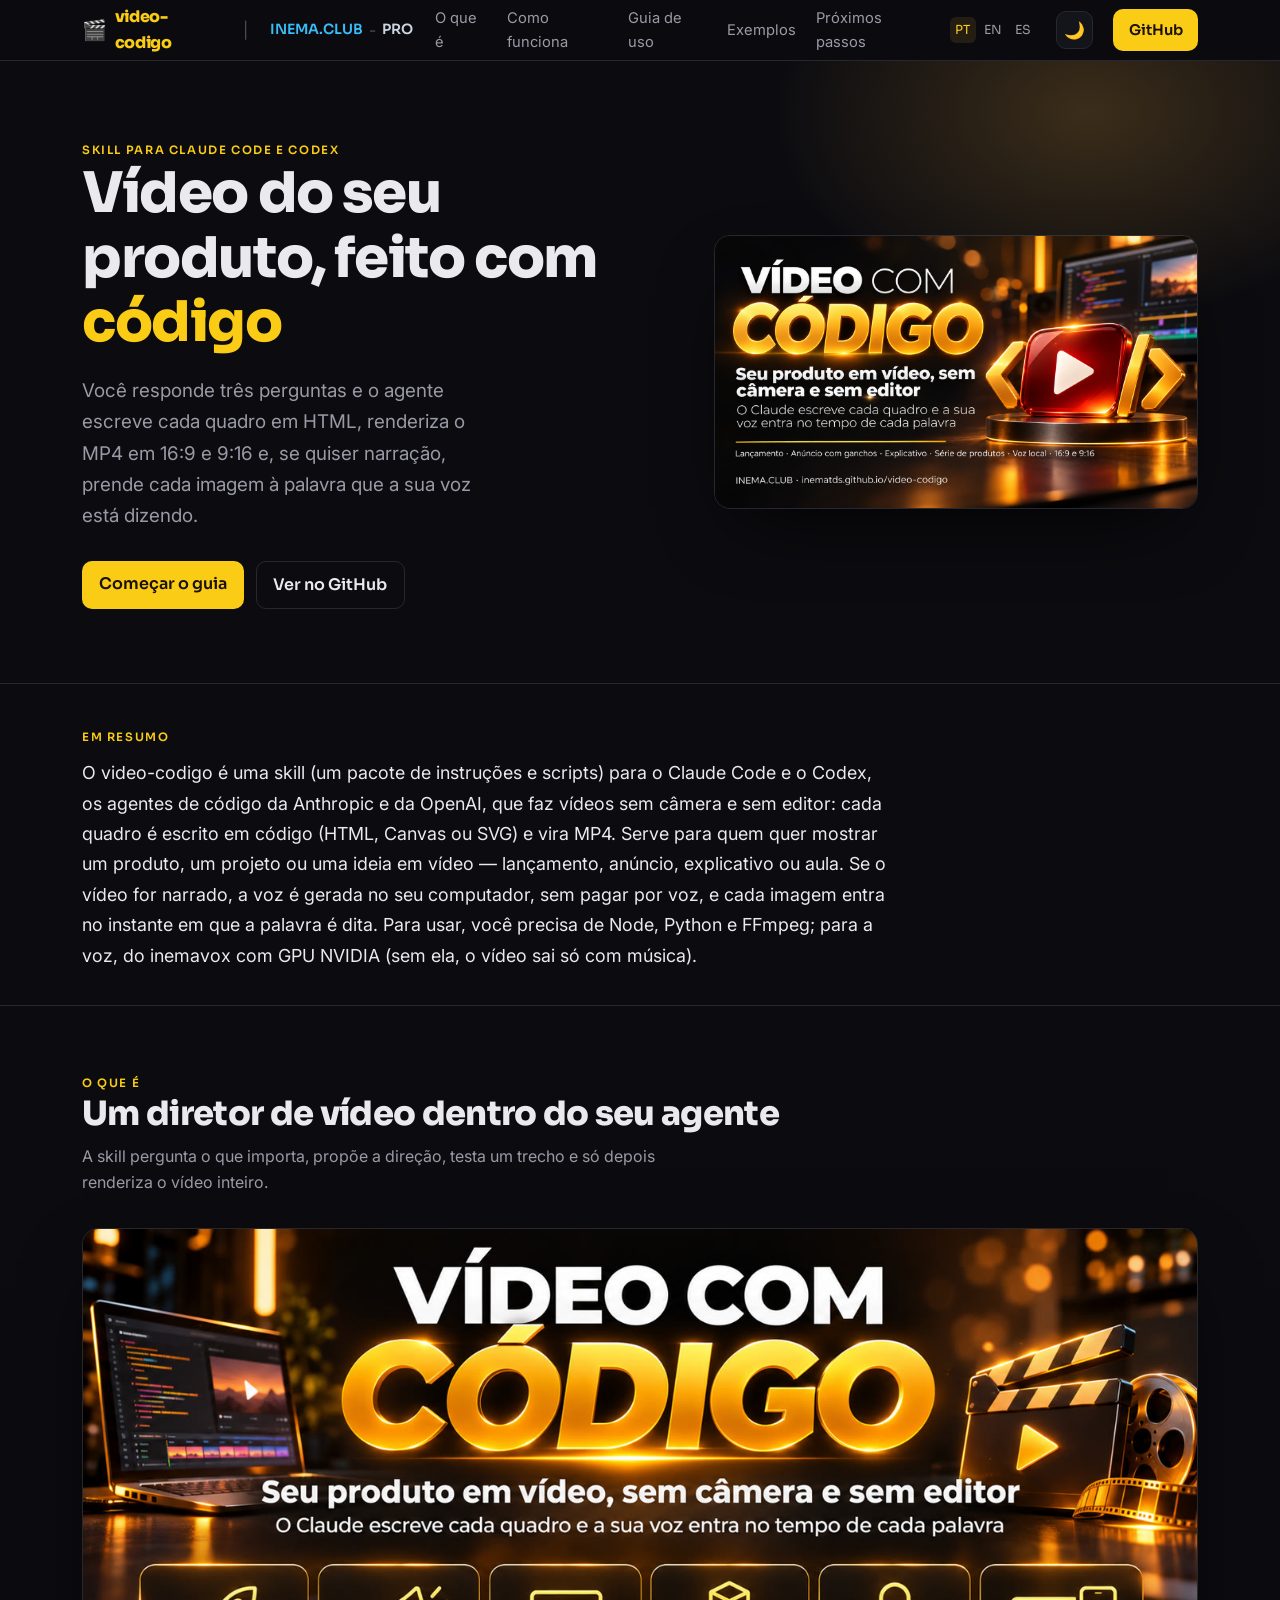
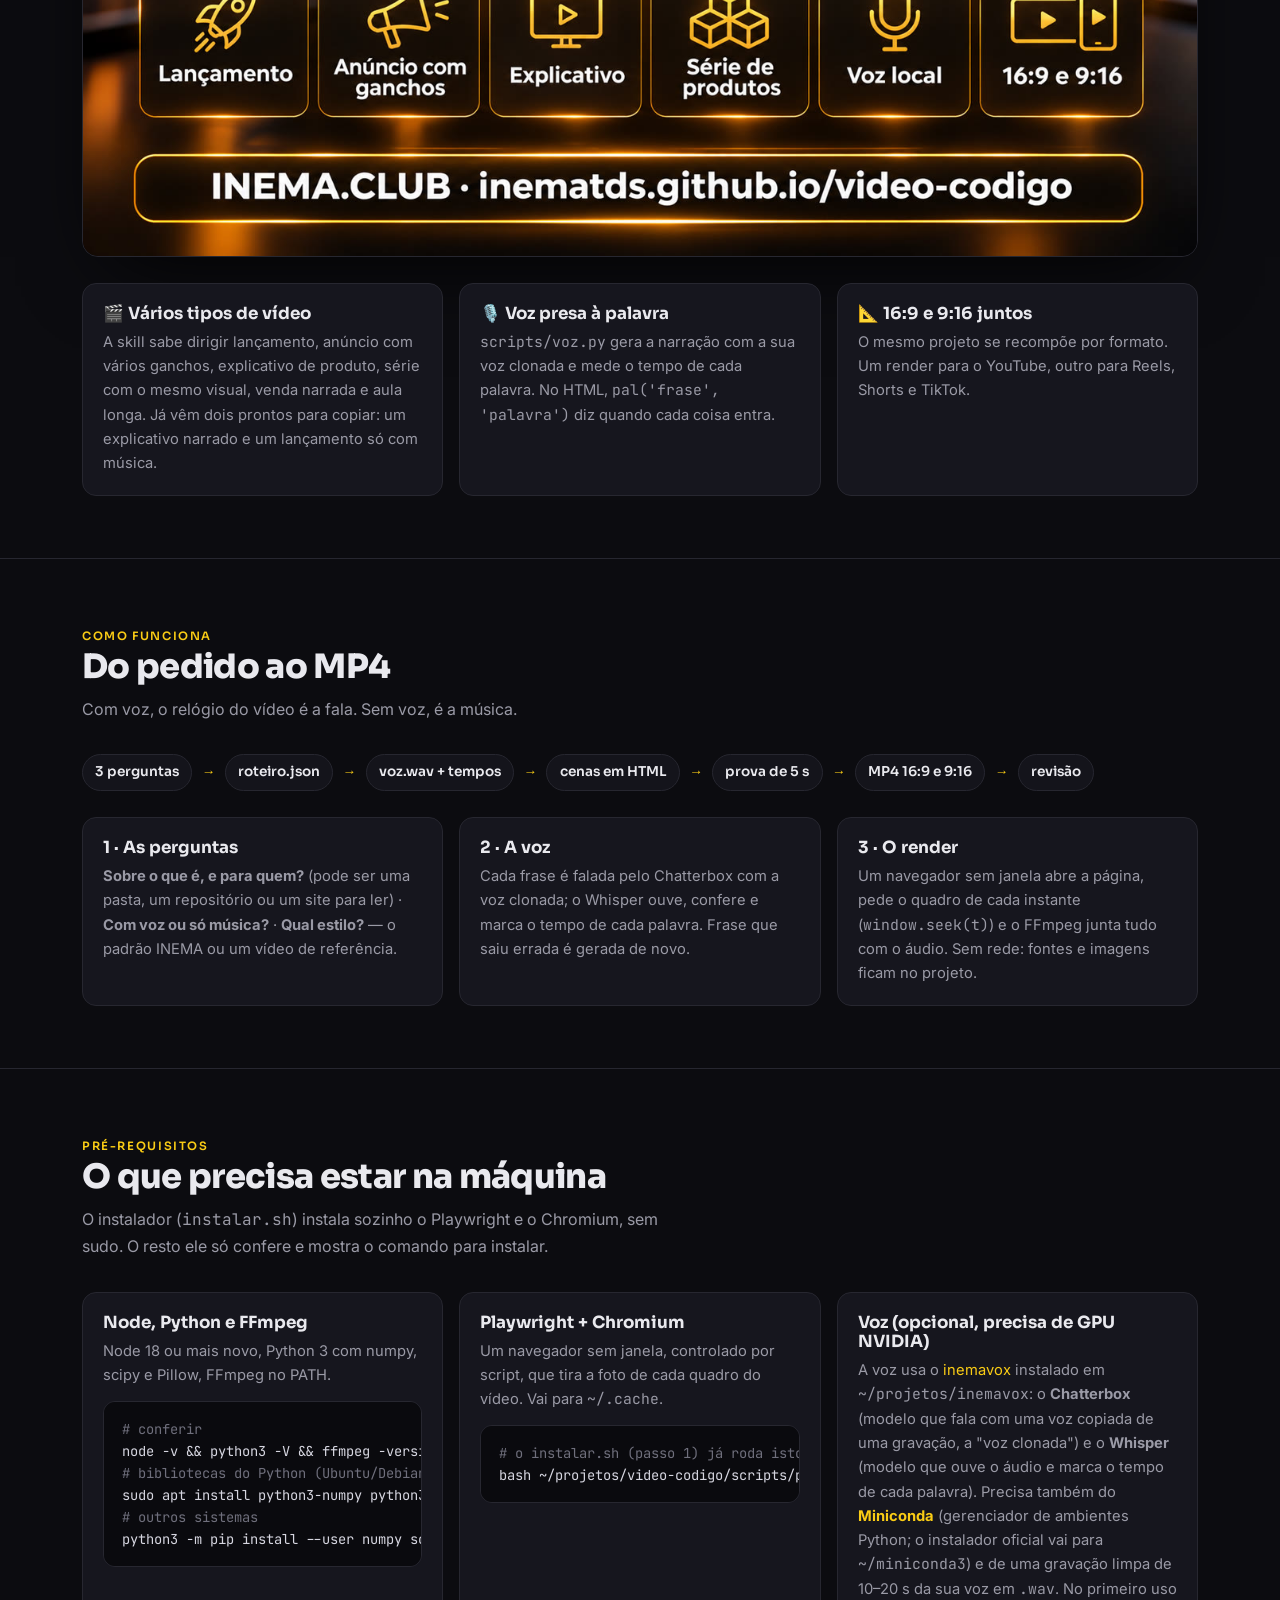
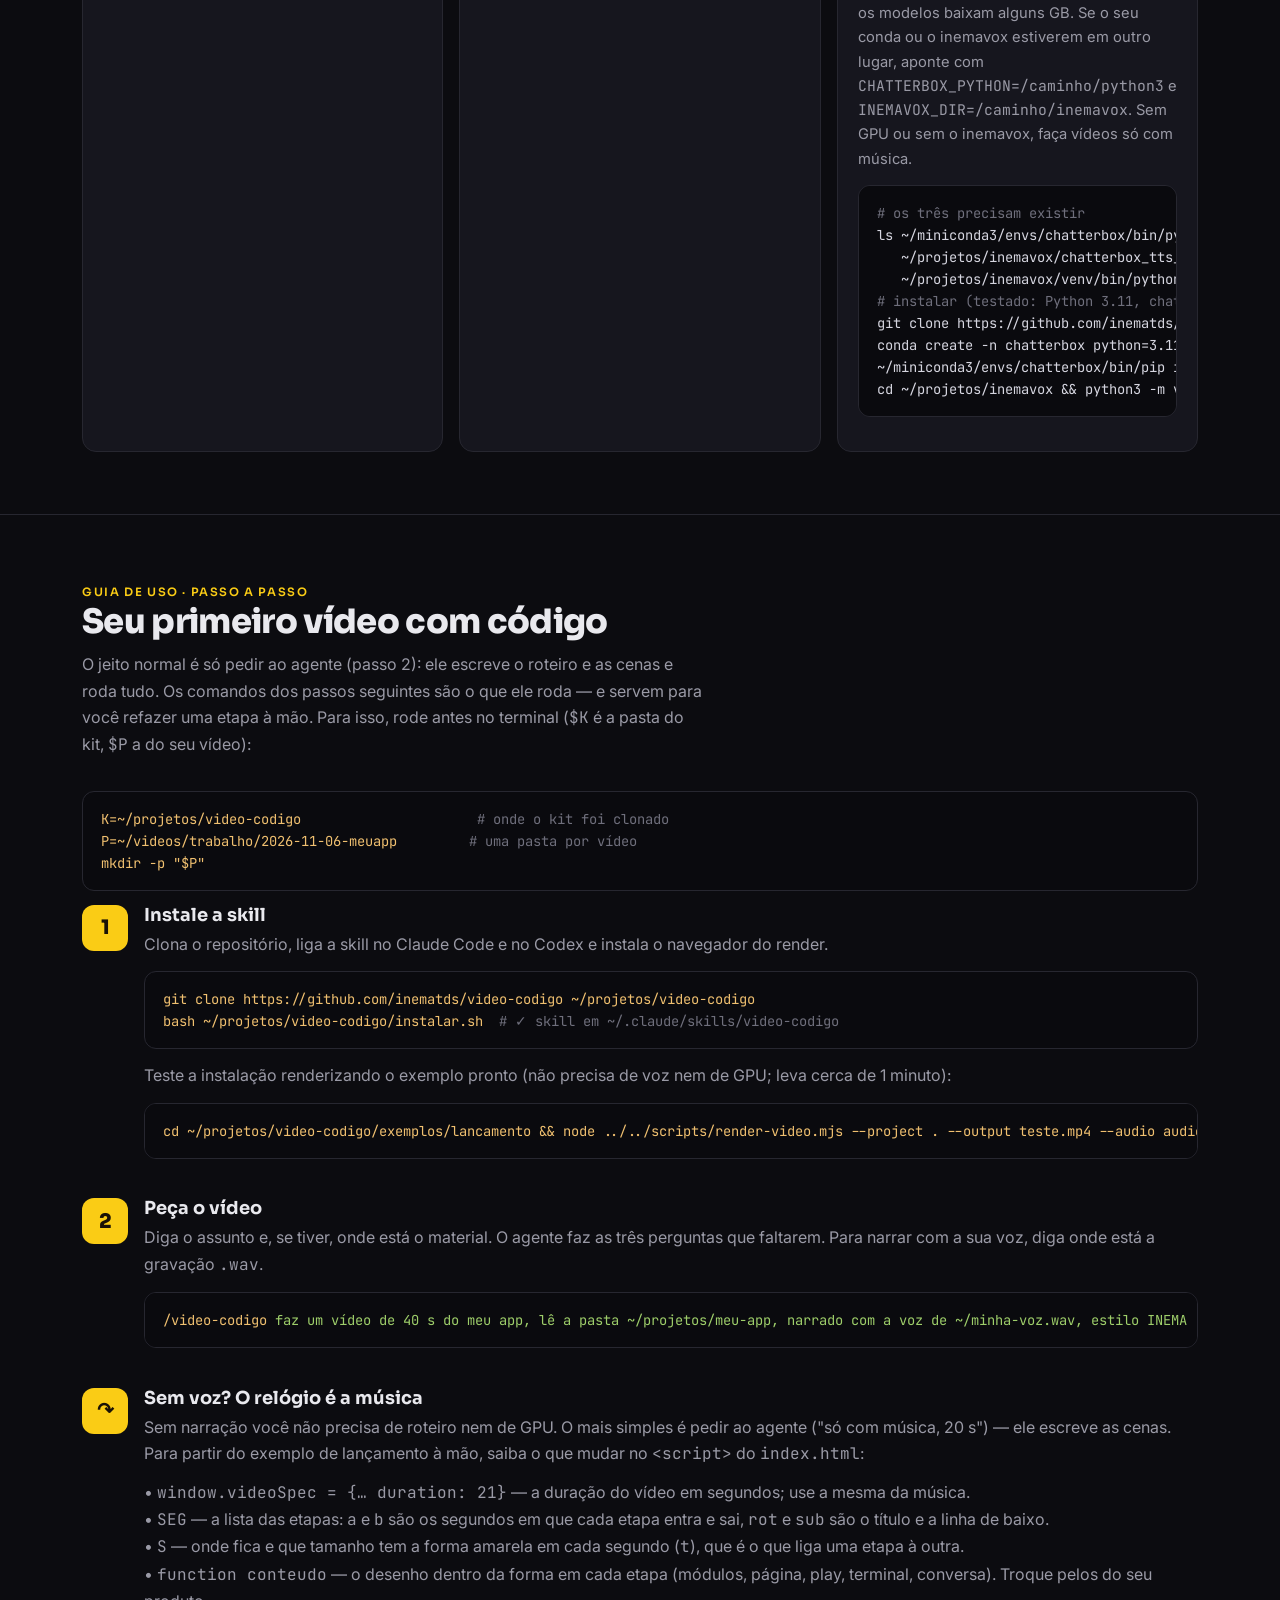
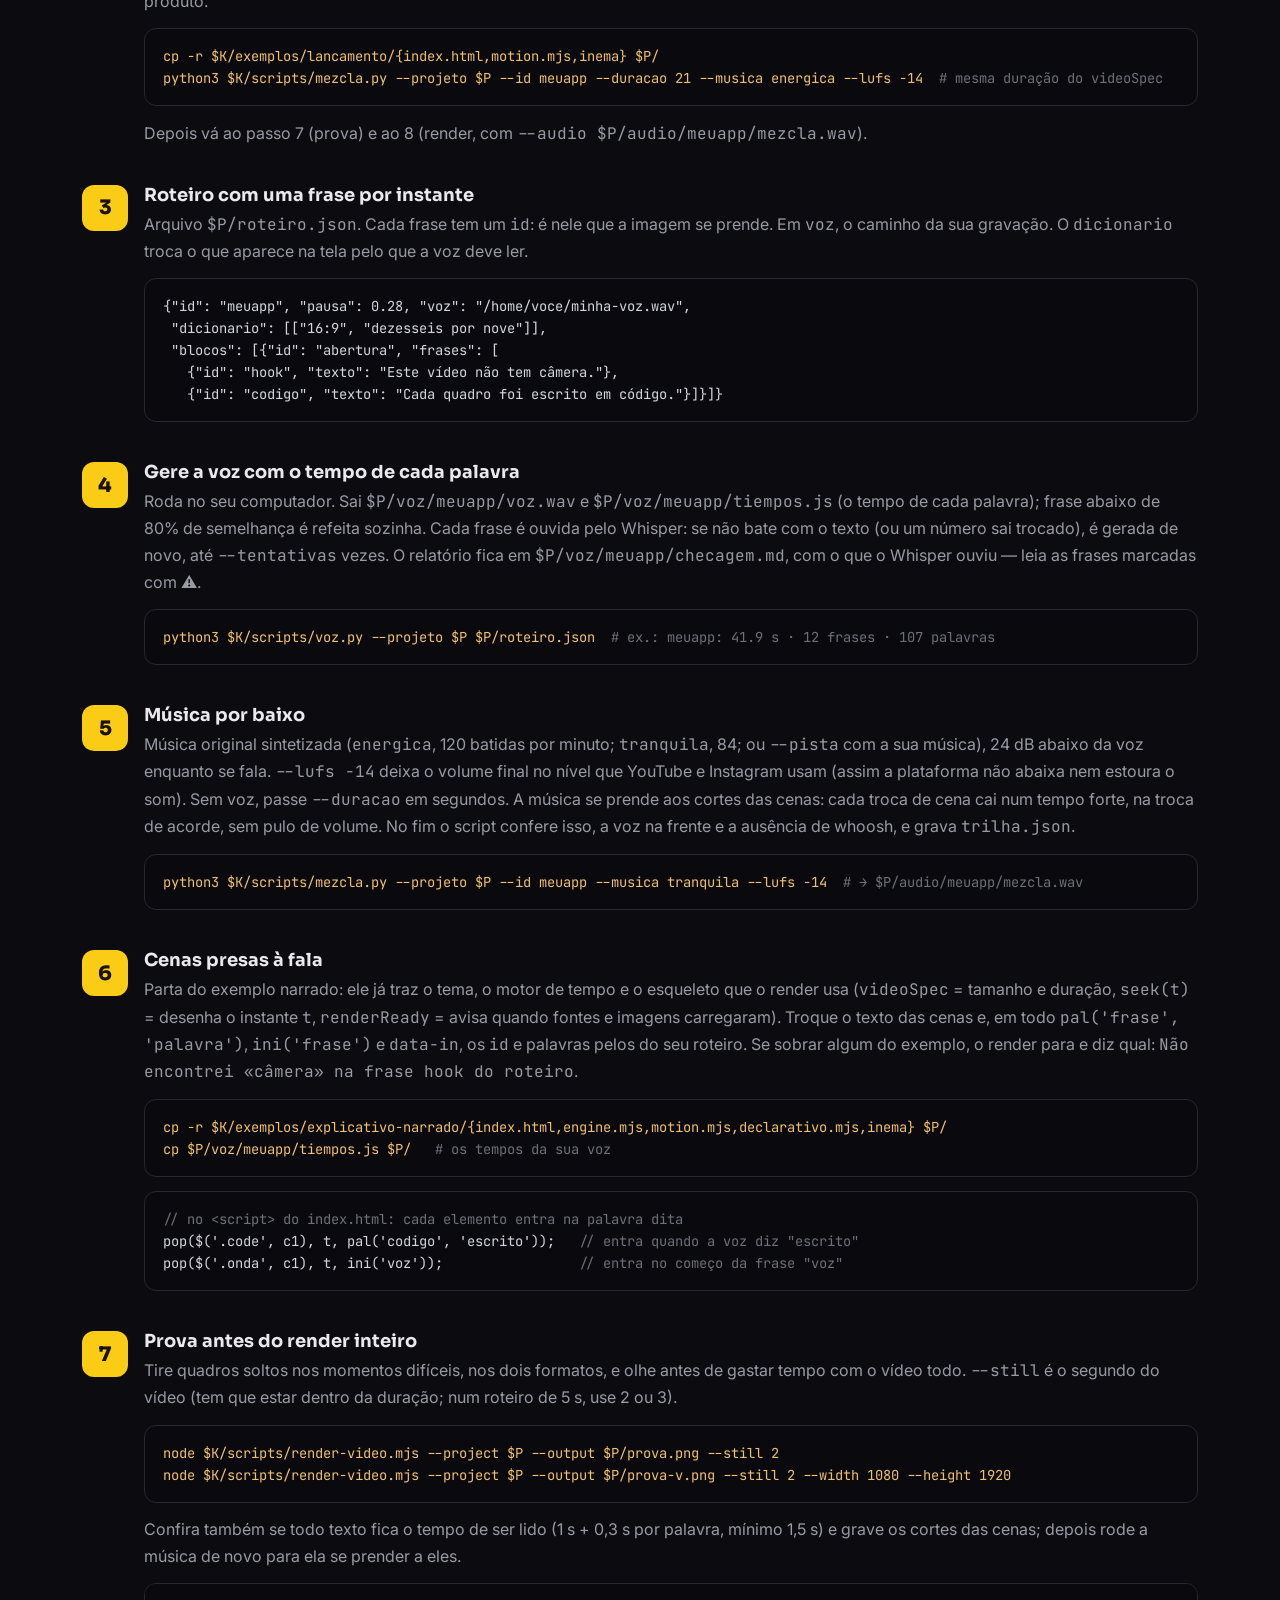
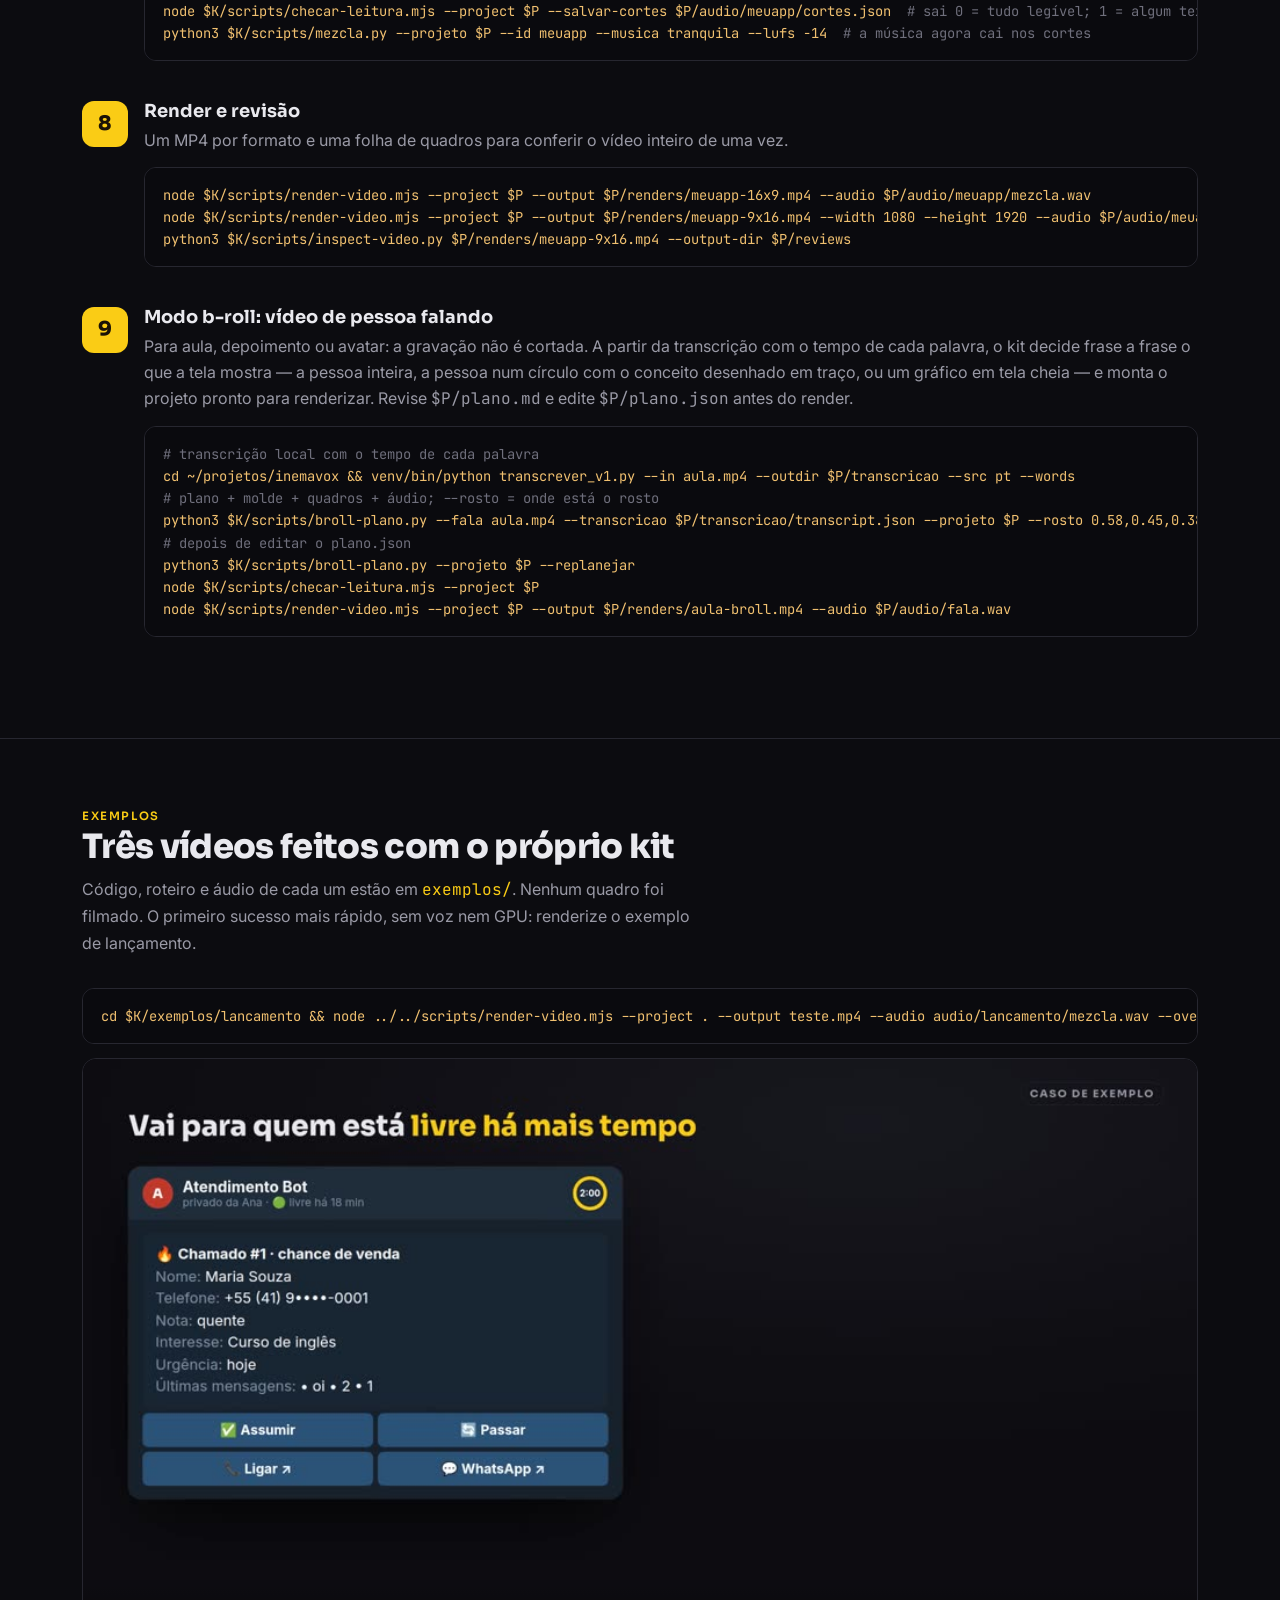
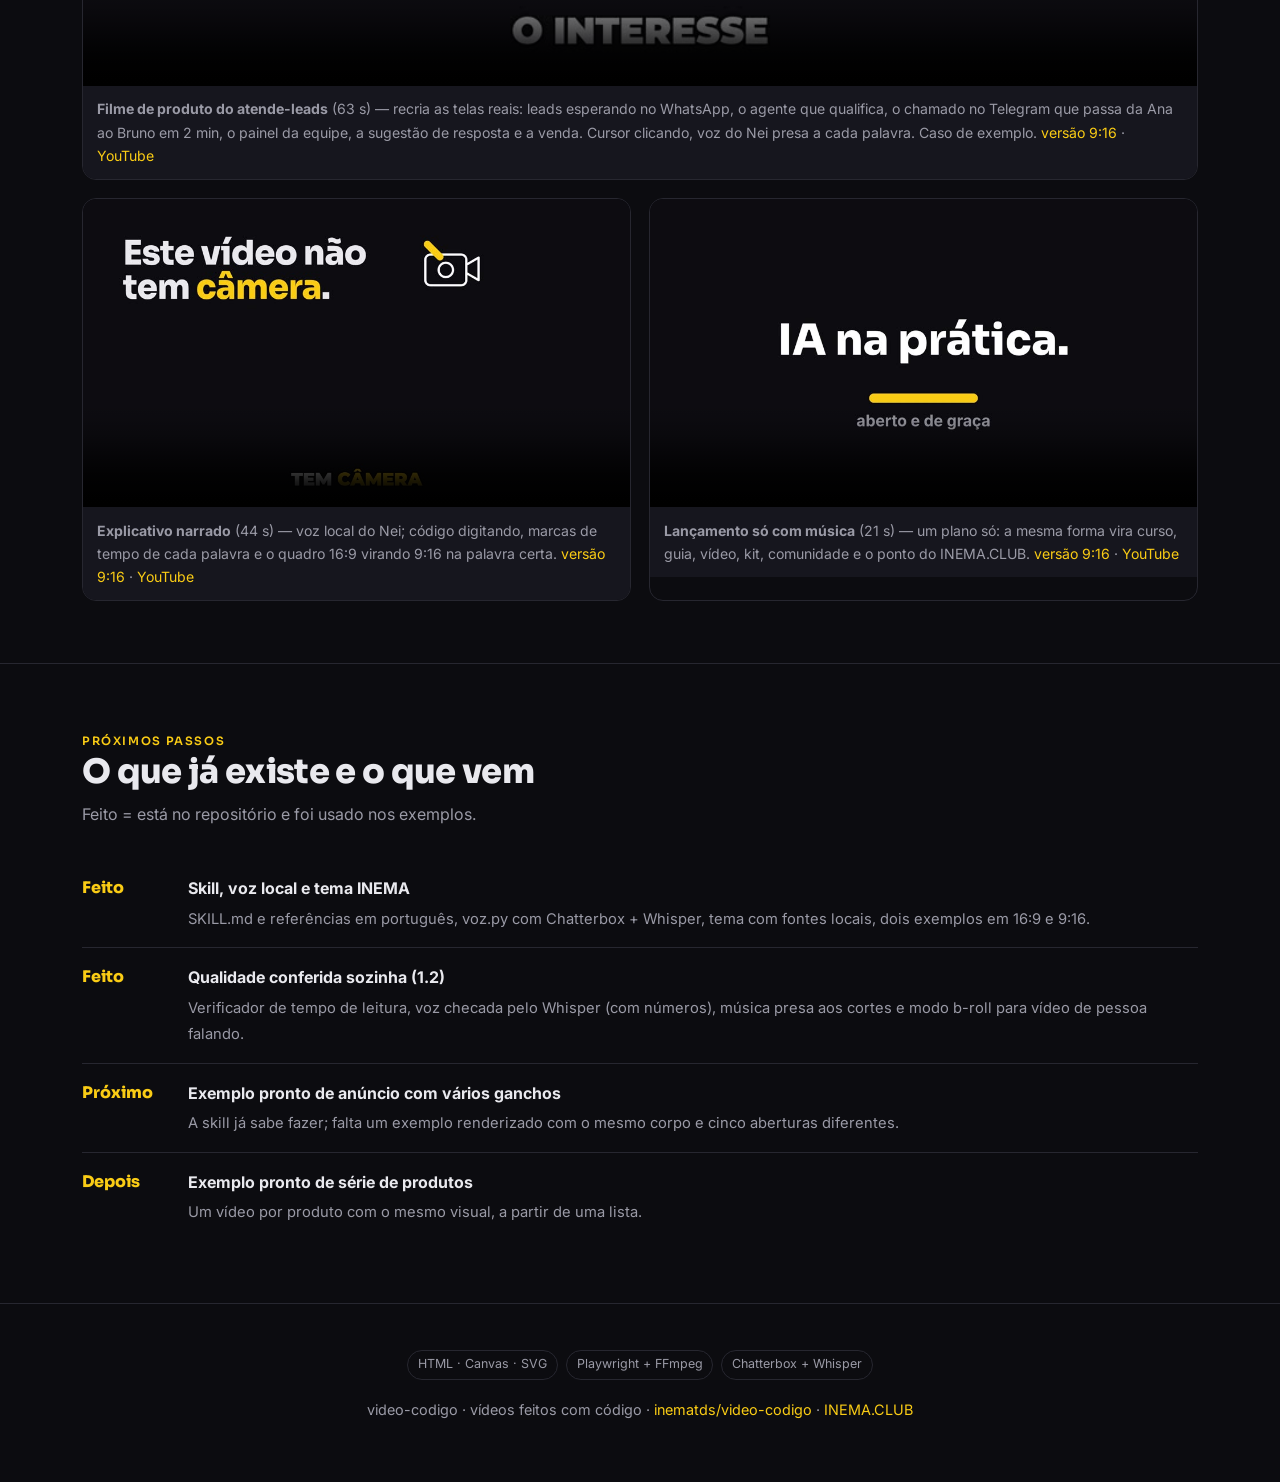
==== guia/index.html @ 8e3e2d36 "feat: arckhe-video-codigo - Arckhé AI" ====
<!DOCTYPE html>
<html lang="pt-BR">
<head>
<meta charset="utf-8">
<meta name="viewport" content="width=device-width, initial-scale=1">
<title>video-codigo — vídeos feitos com código</title>
<meta name="description" content="Skill para Claude Code e Codex que faz vídeos sem câmera: cada quadro em código, voz local presa à palavra, 16:9 e 9:16.">
<link rel="alternate" hreflang="pt-BR" href="https://inematds.github.io/video-codigo/guia/">
<link rel="alternate" hreflang="en" href="https://inematds.github.io/video-codigo/guia/en/">
<link rel="alternate" hreflang="es" href="https://inematds.github.io/video-codigo/guia/es/">
<link rel="preconnect" href="https://fonts.googleapis.com">
<link rel="preconnect" href="https://fonts.gstatic.com" crossorigin>
<link href="https://fonts.googleapis.com/css2?family=Sora:wght@400;600;800&family=Inter:wght@400;500;600&family=JetBrains+Mono:wght@400;600&display=swap" rel="stylesheet">
<style>
  :root{
    --bg:#0c0c10; --bg2:#14141b; --card:#16161e; --line:#272730;
    --txt:#e9e9ee; --mut:#9a9aa6; --amb:#FACC15; --amb2:#f0c070; --sky:#38bdf8; --pro:#cbd5e1;
    color-scheme:dark;
  }
  body.light{
    --bg:#f6f7f9; --bg2:#eceef2; --card:#ffffff; --line:#e1e3ea;
    --txt:#1a1a22; --mut:#5b5b68; --amb:#a16207; --amb2:#a16207; --sky:#0369a1; --pro:#b45309;
    color-scheme:light;
  }
  body.light .hero .glow{opacity:.5}
  body.light pre{background:#0e0e14;color:#d6d6e0}
  body.light pre .c{color:#8a8a98}
  *{box-sizing:border-box}
  html{scroll-behavior:smooth}
  body{margin:0;background:var(--bg);color:var(--txt);font:16px/1.65 Inter,system-ui,sans-serif;-webkit-font-smoothing:antialiased}
  h1,h2,h3{font-family:Sora,sans-serif;line-height:1.15;margin:0}
  a{color:var(--amb);text-decoration:none}
  code,pre{font-family:"JetBrains Mono",monospace}
  .wrap{max-width:1160px;margin:0 auto;padding:0 22px}
  .mut{color:var(--mut)} .amb{color:var(--amb)}
  .chip{display:inline-block;font-size:.72rem;letter-spacing:.14em;text-transform:uppercase;color:var(--amb);font-weight:600;font-family:Sora}
  nav{position:sticky;top:0;z-index:30;backdrop-filter:blur(12px);background:rgba(12,12,16,.78);border-bottom:1px solid var(--line)}
  nav .wrap{display:flex;align-items:center;gap:22px;height:60px}
  nav .brand{display:flex;align-items:center;gap:8px;font-family:Sora;font-weight:800;letter-spacing:-.02em;color:var(--amb)}
  nav .brand .emoji{font-size:1.25rem}
  nav .sep{color:var(--mut);opacity:.45}
  nav .inema{color:var(--sky);font-weight:600;font-size:.88rem;font-family:Sora}
  nav .inema:hover{filter:brightness(1.15)}
  nav .pro{color:var(--pro);font-weight:600;font-size:.88rem;font-family:Sora}
  nav .pro:hover{filter:brightness(1.15)}
  nav .clubpro{display:inline-flex;align-items:center;gap:6px}
  nav .links{margin-left:auto;display:flex;align-items:center;gap:20px;font-size:.92rem}
  nav .links a.sec{color:var(--mut)} nav .links a.sec:hover{color:var(--txt)}
  .lang{display:inline-flex;gap:2px;font-family:Sora;font-size:.78rem}
  .lang a{color:var(--mut);padding:.2em .45em;border-radius:6px} .lang a.on{color:var(--amb);background:rgba(226,162,59,.12)}
  .tgl{background:var(--bg2);border:1px solid var(--line);color:var(--txt);width:38px;height:38px;border-radius:10px;cursor:pointer;display:inline-flex;align-items:center;justify-content:center;font-size:1.05rem}
  .tgl:hover{border-color:var(--amb)}
  .btn{display:inline-block;background:var(--amb);color:#1a1206;font-weight:600;padding:.6em 1.05em;border-radius:10px;font-family:Sora}
  .btn.ghost{background:transparent;color:var(--txt);border:1px solid var(--line)}
  @media(max-width:760px){nav .links a.sec{display:none}}
  @media(max-width:520px){nav .wrap{gap:8px;padding:8px 14px;height:auto;flex-wrap:wrap} nav .links{gap:8px;margin-left:0;width:100%;justify-content:space-between} nav .btn{padding:.45em .7em;font-size:.82rem} .tgl{width:34px;height:34px}}
  .hero{position:relative;overflow:hidden;border-bottom:1px solid var(--line)}
  .hero .glow{position:absolute;inset:-40% -20% auto auto;width:70%;height:600px;background:radial-gradient(closest-side,rgba(226,162,59,.22),transparent 70%);pointer-events:none}
  .hero .wrap{display:grid;grid-template-columns:1.1fr .9fr;gap:40px;align-items:center;padding:74px 22px}
  .hero h1{font-size:clamp(2.2rem,5vw,3.5rem);font-weight:800;letter-spacing:-.025em}
  .hero p.lead{font-size:1.18rem;color:var(--mut);margin:1.1em 0 1.6em;max-width:34ch}
  .hero .cta{display:flex;gap:12px;flex-wrap:wrap}
  .hero figure{margin:0;border-radius:16px;overflow:hidden;border:1px solid var(--line);box-shadow:0 30px 80px -30px #000}
  .hero figure img{width:100%;height:auto;display:block}
  .resumo{padding:38px 0 34px;border-bottom:1px solid var(--line)}
  .resumo p{font-size:1.12rem;line-height:1.7;max-width:74ch;margin:.55em 0 0}
  @media(max-width:780px){.hero .wrap{grid-template-columns:1fr;padding:48px 22px}}
  section{padding:62px 0;border-bottom:1px solid var(--line)}
  section h2{font-size:clamp(1.5rem,3.4vw,2.1rem);font-weight:800;letter-spacing:-.02em}
  section .sub{color:var(--mut);margin:.6em 0 2em;max-width:62ch}
  .grid{display:grid;gap:16px}
  .g3{grid-template-columns:repeat(3,1fr)} .g4{grid-template-columns:repeat(4,1fr)} .g2{grid-template-columns:repeat(2,1fr)}
  @media(max-width:820px){.g3,.g4{grid-template-columns:1fr 1fr}}
  @media(max-width:540px){.g2,.g3,.g4{grid-template-columns:1fr}}
  .card{background:var(--card);border:1px solid var(--line);border-radius:14px;padding:20px}
  .card h3{font-size:1.05rem;margin-bottom:.4em}
  .card p{color:var(--mut);font-size:.92rem;margin:0}
  .num{display:inline-flex;width:30px;height:30px;align-items:center;justify-content:center;border-radius:8px;background:rgba(226,162,59,.14);color:var(--amb);font-family:Sora;font-weight:800;font-size:.9rem;margin-bottom:.7em}
  .flow{display:flex;flex-wrap:wrap;gap:8px;align-items:center;margin-top:10px}
  .flow span{background:var(--bg2);border:1px solid var(--line);border-radius:999px;padding:.45em .9em;font-size:.85rem;font-family:Sora;font-weight:600}
  .flow .arr{color:var(--amb);border:none;background:none;padding:0 .1em}
  pre{background:#0a0a0e;border:1px solid var(--line);border-radius:12px;padding:16px 18px;overflow:auto;font-size:.86rem;line-height:1.6;color:#d6d6e0}
  pre .c{color:#6f6f7c} pre .k{color:var(--amb2)} pre .s{color:#9ece6a}
  .step{display:grid;grid-template-columns:46px minmax(0,1fr);gap:16px;margin-bottom:26px}
  .step>div,.card{min-width:0}
  p code,li code,td code{overflow-wrap:anywhere}
  .step .b{width:46px;height:46px;border-radius:12px;background:var(--amb);color:#1a1206;font-family:Sora;font-weight:800;font-size:1.25rem;display:flex;align-items:center;justify-content:center}
  .step h3{font-size:1.12rem;margin-bottom:.3em}
  .step p{color:var(--mut);margin:.2em 0 .7em}
  .ex{display:grid;grid-template-columns:1fr 1fr;gap:18px}
  @media(max-width:680px){.ex{grid-template-columns:1fr}}
  .ex figure{margin:0;border-radius:14px;overflow:hidden;border:1px solid var(--line)}
  .ex figure img{width:100%;height:auto;display:block}
  .ex figcaption{padding:12px 14px;font-size:.88rem;color:var(--mut);background:var(--card)}
  .phase{display:flex;gap:14px;padding:16px 0;border-bottom:1px solid var(--line)}
  .phase:last-child{border:none}
  .phase .tag{flex:0 0 92px;font-family:Sora;font-weight:800;color:var(--amb)}
  .phase .d strong{display:block;margin-bottom:.2em}
  .phase .d span{color:var(--mut);font-size:.92rem}
  footer{padding:46px 0;text-align:center;color:var(--mut);font-size:.9rem}
  .pill{display:inline-block;border:1px solid var(--line);border-radius:999px;padding:.3em .8em;font-size:.78rem;color:var(--mut);margin:0 4px}
</style>
</head>
<body>

<nav><div class="wrap">
  <a class="brand" href="#top"><span class="emoji">🎬</span> video-codigo</a>
  <span class="sep">|</span>
  <span class="clubpro">
    <a class="inema" href="https://inema.club" target="_blank" rel="noopener">INEMA.CLUB</a>
    <span class="sep">-</span>
    <a class="pro" href="https://inema.pro" target="_blank" rel="noopener">PRO</a>
  </span>
  <div class="links">
    <a class="sec" href="#oque">O que é</a>
    <a class="sec" href="#fluxo">Como funciona</a>
    <a class="sec" href="#guia">Guia de uso</a>
    <a class="sec" href="#exemplos">Exemplos</a>
    <a class="sec" href="#roadmap">Próximos passos</a>
    <span class="lang"><a class="on" href="./">PT</a><a href="en/">EN</a><a href="es/">ES</a></span>
    <button class="tgl" id="themeToggle" aria-label="Alternar tema" title="Alternar tema">🌙</button>
    <a class="btn" href="https://github.com/inematds/video-codigo" target="_blank" rel="noopener">GitHub</a>
  </div>
</div></nav>

<header class="hero" id="top">
  <div class="glow"></div>
  <div class="wrap">
    <div>
      <span class="chip">Skill para Claude Code e Codex</span>
      <h1>Vídeo do seu produto, feito com <span class="amb">código</span></h1>
      <p class="lead">Você responde três perguntas e o agente escreve cada quadro em HTML, renderiza o MP4 em 16:9 e 9:16 e, se quiser narração, prende cada imagem à palavra que a sua voz está dizendo.</p>
      <div class="cta">
        <a class="btn" href="#guia">Começar o guia</a>
        <a class="btn ghost" href="https://github.com/inematds/video-codigo" target="_blank" rel="noopener">Ver no GitHub</a>
      </div>
    </div>
    <figure><img src="assets/banner.jpg" alt="Banner: vídeo com código, seu produto em vídeo sem câmera e sem editor"></figure>
  </div>
</header>

<section id="resumo" class="resumo"><div class="wrap">
  <span class="chip">Em resumo</span>
  <p>O video-codigo é uma skill (um pacote de instruções e scripts) para o Claude Code e o Codex, os agentes de código da Anthropic e da OpenAI, que faz vídeos sem câmera e sem editor: cada quadro é escrito em código (HTML, Canvas ou SVG) e vira MP4. Serve para quem quer mostrar um produto, um projeto ou uma ideia em vídeo — lançamento, anúncio, explicativo ou aula. Se o vídeo for narrado, a voz é gerada no seu computador, sem pagar por voz, e cada imagem entra no instante em que a palavra é dita. Para usar, você precisa de Node, Python e FFmpeg; para a voz, do inemavox com GPU NVIDIA (sem ela, o vídeo sai só com música).</p>
</div></section>

<section id="oque"><div class="wrap">
  <span class="chip">O que é</span>
  <h2>Um diretor de vídeo dentro do seu agente</h2>
  <p class="sub">A skill pergunta o que importa, propõe a direção, testa um trecho e só depois renderiza o vídeo inteiro.</p>
  <figure style="margin:0 0 26px;border-radius:16px;overflow:hidden;border:1px solid var(--line);box-shadow:0 30px 80px -30px #000"><img src="assets/banner-grade.jpg" alt="Os seis tipos de vídeo: lançamento, anúncio com ganchos, explicativo, série de produtos, voz local, 16:9 e 9:16" loading="lazy" style="width:100%;display:block"></figure>
  <div class="grid g3">
    <div class="card"><h3>🎬 Vários tipos de vídeo</h3><p>A skill sabe dirigir lançamento, anúncio com vários ganchos, explicativo de produto, série com o mesmo visual, venda narrada e aula longa. Já vêm dois prontos para copiar: um explicativo narrado e um lançamento só com música.</p></div>
    <div class="card"><h3>🎙️ Voz presa à palavra</h3><p><code>scripts/voz.py</code> gera a narração com a sua voz clonada e mede o tempo de cada palavra. No HTML, <code>pal('frase', 'palavra')</code> diz quando cada coisa entra.</p></div>
    <div class="card"><h3>📐 16:9 e 9:16 juntos</h3><p>O mesmo projeto se recompõe por formato. Um render para o YouTube, outro para Reels, Shorts e TikTok.</p></div>
  </div>
</div></section>

<section id="fluxo"><div class="wrap">
  <span class="chip">Como funciona</span>
  <h2>Do pedido ao MP4</h2>
  <p class="sub">Com voz, o relógio do vídeo é a fala. Sem voz, é a música.</p>
  <div class="flow">
    <span>3 perguntas</span><span class="arr">→</span>
    <span>roteiro.json</span><span class="arr">→</span>
    <span>voz.wav + tempos</span><span class="arr">→</span>
    <span>cenas em HTML</span><span class="arr">→</span>
    <span>prova de 5 s</span><span class="arr">→</span>
    <span>MP4 16:9 e 9:16</span><span class="arr">→</span>
    <span>revisão</span>
  </div>
  <div class="grid g3" style="margin-top:26px">
    <div class="card"><h3>1 · As perguntas</h3><p><b>Sobre o que é, e para quem?</b> (pode ser uma pasta, um repositório ou um site para ler) · <b>Com voz ou só música?</b> · <b>Qual estilo?</b> — o padrão INEMA ou um vídeo de referência.</p></div>
    <div class="card"><h3>2 · A voz</h3><p>Cada frase é falada pelo Chatterbox com a voz clonada; o Whisper ouve, confere e marca o tempo de cada palavra. Frase que saiu errada é gerada de novo.</p></div>
    <div class="card"><h3>3 · O render</h3><p>Um navegador sem janela abre a página, pede o quadro de cada instante (<code>window.seek(t)</code>) e o FFmpeg junta tudo com o áudio. Sem rede: fontes e imagens ficam no projeto.</p></div>
  </div>
</div></section>

<section id="pre"><div class="wrap">
  <span class="chip">Pré-requisitos</span>
  <h2>O que precisa estar na máquina</h2>
  <p class="sub">O instalador (<code>instalar.sh</code>) instala sozinho o Playwright e o Chromium, sem sudo. O resto ele só confere e mostra o comando para instalar.</p>
  <div class="grid g3">
    <div class="card"><h3>Node, Python e FFmpeg</h3><p>Node 18 ou mais novo, Python 3 com numpy, scipy e Pillow, FFmpeg no PATH.</p><pre><span class="c"># conferir</span>
node -v && python3 -V && ffmpeg -version | head -1
<span class="c"># bibliotecas do Python (Ubuntu/Debian)</span>
sudo apt install python3-numpy python3-scipy python3-pil
<span class="c"># outros sistemas</span>
python3 -m pip install --user numpy scipy pillow</pre></div>
    <div class="card"><h3>Playwright + Chromium</h3><p>Um navegador sem janela, controlado por script, que tira a foto de cada quadro do vídeo. Vai para <code>~/.cache</code>.</p><pre><span class="c"># o instalar.sh (passo 1) já roda isto</span>
bash ~/projetos/video-codigo/scripts/preparar-entorno.sh</pre></div>
    <div class="card"><h3>Voz (opcional, precisa de GPU NVIDIA)</h3><p>A voz usa o <a href="https://github.com/inematds/inemavox" target="_blank" rel="noopener">inemavox</a> instalado em <code>~/projetos/inemavox</code>: o <b>Chatterbox</b> (modelo que fala com uma voz copiada de uma gravação, a "voz clonada") e o <b>Whisper</b> (modelo que ouve o áudio e marca o tempo de cada palavra). Precisa também do <b><a href="https://docs.conda.io/en/latest/miniconda.html" target="_blank" rel="noopener">Miniconda</a></b> (gerenciador de ambientes Python; o instalador oficial vai para <code>~/miniconda3</code>) e de uma gravação limpa de 10–20 s da sua voz em <code>.wav</code>. No primeiro uso os modelos baixam alguns GB. Se o seu conda ou o inemavox estiverem em outro lugar, aponte com <code>CHATTERBOX_PYTHON=/caminho/python3</code> e <code>INEMAVOX_DIR=/caminho/inemavox</code>. Sem GPU ou sem o inemavox, faça vídeos só com música.</p><pre><span class="c"># os três precisam existir</span>
ls ~/miniconda3/envs/chatterbox/bin/python3 \
   ~/projetos/inemavox/chatterbox_tts_worker.py \
   ~/projetos/inemavox/venv/bin/python
<span class="c"># instalar (testado: Python 3.11, chatterbox-tts 0.1.6)</span>
git clone https://github.com/inematds/inemavox ~/projetos/inemavox
conda create -n chatterbox python=3.11 -y
~/miniconda3/envs/chatterbox/bin/pip install chatterbox-tts==0.1.6
cd ~/projetos/inemavox && python3 -m venv venv && venv/bin/pip install faster-whisper soundfile numpy</pre></div>
  </div>
</div></section>

<section id="guia"><div class="wrap">
  <span class="chip">Guia de uso · passo a passo</span>
  <h2>Seu primeiro vídeo com código</h2>
  <p class="sub">O jeito normal é só pedir ao agente (passo 2): ele escreve o roteiro e as cenas e roda tudo. Os comandos dos passos seguintes são o que ele roda — e servem para você refazer uma etapa à mão. Para isso, rode antes no terminal (<code>$K</code> é a pasta do kit, <code>$P</code> a do seu vídeo):</p>
<pre><span class="k">K=~/projetos/video-codigo</span>                      <span class="c"># onde o kit foi clonado</span>
<span class="k">P=~/videos/trabalho/2026-11-06-meuapp</span>         <span class="c"># uma pasta por vídeo</span>
<span class="k">mkdir -p "$P"</span></pre>

  <div class="step"><div class="b">1</div><div>
    <h3>Instale a skill</h3>
    <p>Clona o repositório, liga a skill no Claude Code e no Codex e instala o navegador do render.</p>
<pre><span class="k">git clone https://github.com/inematds/video-codigo ~/projetos/video-codigo</span>
<span class="k">bash ~/projetos/video-codigo/instalar.sh</span>  <span class="c"># ✓ skill em ~/.claude/skills/video-codigo</span></pre>
    <p>Teste a instalação renderizando o exemplo pronto (não precisa de voz nem de GPU; leva cerca de 1 minuto):</p>
<pre><span class="k">cd ~/projetos/video-codigo/exemplos/lancamento && node ../../scripts/render-video.mjs --project . --output teste.mp4 --audio audio/lancamento/mezcla.wav --overwrite</span></pre>
  </div></div>

  <div class="step"><div class="b">2</div><div>
    <h3>Peça o vídeo</h3>
    <p>Diga o assunto e, se tiver, onde está o material. O agente faz as três perguntas que faltarem. Para narrar com a sua voz, diga onde está a gravação <code>.wav</code>.</p>
<pre><span class="k">/video-codigo</span> <span class="s">faz um vídeo de 40 s do meu app, lê a pasta ~/projetos/meu-app, narrado com a voz de ~/minha-voz.wav, estilo INEMA</span></pre>
  </div></div>

  <div class="step"><div class="b">↷</div><div>
    <h3>Sem voz? O relógio é a música</h3>
    <p>Sem narração você não precisa de roteiro nem de GPU. O mais simples é pedir ao agente ("só com música, 20 s") — ele escreve as cenas. Para partir do exemplo de lançamento à mão, saiba o que mudar no <code>&lt;script&gt;</code> do <code>index.html</code>:</p>
    <p>• <code>window.videoSpec = {… duration: 21}</code> — a duração do vídeo em segundos; use a mesma da música.<br>
    • <code>SEG</code> — a lista das etapas: <code>a</code> e <code>b</code> são os segundos em que cada etapa entra e sai, <code>rot</code> e <code>sub</code> são o título e a linha de baixo.<br>
    • <code>S</code> — onde fica e que tamanho tem a forma amarela em cada segundo (<code>t</code>), que é o que liga uma etapa à outra.<br>
    • <code>function conteudo</code> — o desenho dentro da forma em cada etapa (módulos, página, play, terminal, conversa). Troque pelos do seu produto.</p>
<pre><span class="k">cp -r $K/exemplos/lancamento/{index.html,motion.mjs,inema} $P/</span>
<span class="k">python3 $K/scripts/mezcla.py --projeto $P --id meuapp --duracao 21 --musica energica --lufs -14</span>  <span class="c"># mesma duração do videoSpec</span></pre>
    <p>Depois vá ao passo 7 (prova) e ao 8 (render, com <code>--audio $P/audio/meuapp/mezcla.wav</code>).</p>
  </div></div>

  <div class="step"><div class="b">3</div><div>
    <h3>Roteiro com uma frase por instante</h3>
    <p>Arquivo <code>$P/roteiro.json</code>. Cada frase tem um <code>id</code>: é nele que a imagem se prende. Em <code>voz</code>, o caminho da sua gravação. O <code>dicionario</code> troca o que aparece na tela pelo que a voz deve ler.</p>
<pre>{"id": "meuapp", "pausa": 0.28, "voz": "/home/voce/minha-voz.wav",
 "dicionario": [["16:9", "dezesseis por nove"]],
 "blocos": [{"id": "abertura", "frases": [
   {"id": "hook", "texto": "Este vídeo não tem câmera."},
   {"id": "codigo", "texto": "Cada quadro foi escrito em código."}]}]}</pre>
  </div></div>

  <div class="step"><div class="b">4</div><div>
    <h3>Gere a voz com o tempo de cada palavra</h3>
    <p>Roda no seu computador. Sai <code>$P/voz/meuapp/voz.wav</code> e <code>$P/voz/meuapp/tiempos.js</code> (o tempo de cada palavra); frase abaixo de 80% de semelhança é refeita sozinha. Cada frase é ouvida pelo Whisper: se não bate com o texto (ou um número sai trocado), é gerada de novo, até <code>--tentativas</code> vezes. O relatório fica em <code>$P/voz/meuapp/checagem.md</code>, com o que o Whisper ouviu — leia as frases marcadas com ⚠.</p>
<pre><span class="k">python3 $K/scripts/voz.py --projeto $P $P/roteiro.json</span>  <span class="c"># ex.: meuapp: 41.9 s · 12 frases · 107 palavras</span></pre>
  </div></div>

  <div class="step"><div class="b">5</div><div>
    <h3>Música por baixo</h3>
    <p>Música original sintetizada (<code>energica</code>, 120 batidas por minuto; <code>tranquila</code>, 84; ou <code>--pista</code> com a sua música), 24 dB abaixo da voz enquanto se fala. <code>--lufs -14</code> deixa o volume final no nível que YouTube e Instagram usam (assim a plataforma não abaixa nem estoura o som). Sem voz, passe <code>--duracao</code> em segundos. A música se prende aos cortes das cenas: cada troca de cena cai num tempo forte, na troca de acorde, sem pulo de volume. No fim o script confere isso, a voz na frente e a ausência de whoosh, e grava <code>trilha.json</code>.</p>
<pre><span class="k">python3 $K/scripts/mezcla.py --projeto $P --id meuapp --musica tranquila --lufs -14</span>  <span class="c"># → $P/audio/meuapp/mezcla.wav</span></pre>
  </div></div>

  <div class="step"><div class="b">6</div><div>
    <h3>Cenas presas à fala</h3>
    <p>Parta do exemplo narrado: ele já traz o tema, o motor de tempo e o esqueleto que o render usa (<code>videoSpec</code> = tamanho e duração, <code>seek(t)</code> = desenha o instante <code>t</code>, <code>renderReady</code> = avisa quando fontes e imagens carregaram). Troque o texto das cenas e, em todo <code>pal('frase', 'palavra')</code>, <code>ini('frase')</code> e <code>data-in</code>, os <code>id</code> e palavras pelos do seu roteiro. Se sobrar algum do exemplo, o render para e diz qual: <code>Não encontrei «câmera» na frase hook do roteiro</code>.</p>
<pre><span class="k">cp -r $K/exemplos/explicativo-narrado/{index.html,engine.mjs,motion.mjs,declarativo.mjs,inema} $P/</span>
<span class="k">cp $P/voz/meuapp/tiempos.js $P/</span>   <span class="c"># os tempos da sua voz</span></pre>
<pre><span class="c">// no &lt;script&gt; do index.html: cada elemento entra na palavra dita</span>
pop($('.code', c1), t, pal('codigo', 'escrito'));   <span class="c">// entra quando a voz diz "escrito"</span>
pop($('.onda', c1), t, ini('voz'));                 <span class="c">// entra no começo da frase "voz"</span></pre>
  </div></div>

  <div class="step"><div class="b">7</div><div>
    <h3>Prova antes do render inteiro</h3>
    <p>Tire quadros soltos nos momentos difíceis, nos dois formatos, e olhe antes de gastar tempo com o vídeo todo. <code>--still</code> é o segundo do vídeo (tem que estar dentro da duração; num roteiro de 5 s, use 2 ou 3).</p>
<pre><span class="k">node $K/scripts/render-video.mjs --project $P --output $P/prova.png --still 2</span>
<span class="k">node $K/scripts/render-video.mjs --project $P --output $P/prova-v.png --still 2 --width 1080 --height 1920</span></pre>
    <p>Confira também se todo texto fica o tempo de ser lido (1 s + 0,3 s por palavra, mínimo 1,5 s) e grave os cortes das cenas; depois rode a música de novo para ela se prender a eles.</p>
<pre><span class="k">node $K/scripts/checar-leitura.mjs --project $P --salvar-cortes $P/audio/meuapp/cortes.json</span>  <span class="c"># sai 0 = tudo legível; 1 = algum texto some cedo</span>
<span class="k">python3 $K/scripts/mezcla.py --projeto $P --id meuapp --musica tranquila --lufs -14</span>  <span class="c"># a música agora cai nos cortes</span></pre>
  </div></div>

  <div class="step"><div class="b">8</div><div>
    <h3>Render e revisão</h3>
    <p>Um MP4 por formato e uma folha de quadros para conferir o vídeo inteiro de uma vez.</p>
<pre><span class="k">node $K/scripts/render-video.mjs --project $P --output $P/renders/meuapp-16x9.mp4 --audio $P/audio/meuapp/mezcla.wav</span>
<span class="k">node $K/scripts/render-video.mjs --project $P --output $P/renders/meuapp-9x16.mp4 --width 1080 --height 1920 --audio $P/audio/meuapp/mezcla.wav</span>
<span class="k">python3 $K/scripts/inspect-video.py $P/renders/meuapp-9x16.mp4 --output-dir $P/reviews</span></pre>
  </div></div>

  <div class="step"><div class="b">9</div><div>
    <h3>Modo b-roll: vídeo de pessoa falando</h3>
    <p>Para aula, depoimento ou avatar: a gravação não é cortada. A partir da transcrição com o tempo de cada palavra, o kit decide frase a frase o que a tela mostra — a pessoa inteira, a pessoa num círculo com o conceito desenhado em traço, ou um gráfico em tela cheia — e monta o projeto pronto para renderizar. Revise <code>$P/plano.md</code> e edite <code>$P/plano.json</code> antes do render.</p>
<pre><span class="c"># transcrição local com o tempo de cada palavra</span>
<span class="k">cd ~/projetos/inemavox && venv/bin/python transcrever_v1.py --in aula.mp4 --outdir $P/transcricao --src pt --words</span>
<span class="c"># plano + molde + quadros + áudio; --rosto = onde está o rosto</span>
<span class="k">python3 $K/scripts/broll-plano.py --fala aula.mp4 --transcricao $P/transcricao/transcript.json --projeto $P --rosto 0.58,0.45,0.38</span>
<span class="c"># depois de editar o plano.json</span>
<span class="k">python3 $K/scripts/broll-plano.py --projeto $P --replanejar</span>
<span class="k">node $K/scripts/checar-leitura.mjs --project $P</span>
<span class="k">node $K/scripts/render-video.mjs --project $P --output $P/renders/aula-broll.mp4 --audio $P/audio/fala.wav</span></pre>
  </div></div>
</div></section>

<section id="exemplos"><div class="wrap">
  <span class="chip">Exemplos</span>
  <h2>Três vídeos feitos com o próprio kit</h2>
  <p class="sub">Código, roteiro e áudio de cada um estão em <a href="https://github.com/inematds/video-codigo/tree/main/exemplos" target="_blank" rel="noopener"><code>exemplos/</code></a>. Nenhum quadro foi filmado. O primeiro sucesso mais rápido, sem voz nem GPU: renderize o exemplo de lançamento.</p>
<pre><span class="k">cd $K/exemplos/lancamento && node ../../scripts/render-video.mjs --project . --output teste.mp4 --audio audio/lancamento/mezcla.wav --overwrite</span></pre>
  <div class="ex">
    <figure style="grid-column:1/-1"><video controls preload="none" playsinline poster="assets/atende-16x9.jpg" src="../renders/atende-16x9.mp4" style="width:100%;display:block"></video><figcaption><b>Filme de produto do atende-leads</b> (63 s) — recria as telas reais: leads esperando no WhatsApp, o agente que qualifica, o chamado no Telegram que passa da Ana ao Bruno em 2 min, o painel da equipe, a sugestão de resposta e a venda. Cursor clicando, voz do Nei presa a cada palavra. Caso de exemplo. <a href="../renders/atende-9x16.mp4">versão 9:16</a> · <a href="https://www.youtube.com/watch?v=tWv1mEIK62c" target="_blank" rel="noopener">YouTube</a></figcaption></figure>
    <figure><video controls preload="none" playsinline poster="assets/explicativo-16x9.jpg" src="../renders/explicativo-16x9.mp4" style="width:100%;display:block"></video><figcaption><b>Explicativo narrado</b> (44 s) — voz local do Nei; código digitando, marcas de tempo de cada palavra e o quadro 16:9 virando 9:16 na palavra certa. <a href="../renders/explicativo-9x16.mp4">versão 9:16</a> · <a href="https://www.youtube.com/watch?v=tkT2I6nrMAk" target="_blank" rel="noopener">YouTube</a></figcaption></figure>
    <figure><video controls preload="none" playsinline poster="assets/lancamento-16x9.jpg" src="../renders/lancamento-16x9.mp4" style="width:100%;display:block"></video><figcaption><b>Lançamento só com música</b> (21 s) — um plano só: a mesma forma vira curso, guia, vídeo, kit, comunidade e o ponto do INEMA.CLUB. <a href="../renders/lancamento-9x16.mp4">versão 9:16</a> · <a href="https://www.youtube.com/watch?v=IJ-qZQ1drBc" target="_blank" rel="noopener">YouTube</a></figcaption></figure>
  </div>
</div></section>

<section id="roadmap"><div class="wrap">
  <span class="chip">Próximos passos</span>
  <h2>O que já existe e o que vem</h2>
  <p class="sub">Feito = está no repositório e foi usado nos exemplos.</p>
  <div class="phase"><div class="tag">Feito</div><div class="d"><strong>Skill, voz local e tema INEMA</strong><span>SKILL.md e referências em português, voz.py com Chatterbox + Whisper, tema com fontes locais, dois exemplos em 16:9 e 9:16.</span></div></div>
  <div class="phase"><div class="tag">Feito</div><div class="d"><strong>Qualidade conferida sozinha (1.2)</strong><span>Verificador de tempo de leitura, voz checada pelo Whisper (com números), música presa aos cortes e modo b-roll para vídeo de pessoa falando.</span></div></div>
  <div class="phase"><div class="tag">Próximo</div><div class="d"><strong>Exemplo pronto de anúncio com vários ganchos</strong><span>A skill já sabe fazer; falta um exemplo renderizado com o mesmo corpo e cinco aberturas diferentes.</span></div></div>
  <div class="phase"><div class="tag">Depois</div><div class="d"><strong>Exemplo pronto de série de produtos</strong><span>Um vídeo por produto com o mesmo visual, a partir de uma lista.</span></div></div>
</div></section>

<footer>
  <div class="wrap">
    <div class="pill">HTML · Canvas · SVG</div><div class="pill">Playwright + FFmpeg</div><div class="pill">Chatterbox + Whisper</div>
    <p style="margin-top:18px">video-codigo · vídeos feitos com código ·
      <a href="https://github.com/inematds/video-codigo">inematds/video-codigo</a> ·
      <a href="https://inema.club">INEMA.CLUB</a></p>
  </div>
</footer>

<script>
  (function(){
    var KEY='video-codigo-theme';
    var b=document.body, t=document.getElementById('themeToggle');
    if(localStorage.getItem(KEY)==='light'){ b.classList.add('light'); t.textContent='☀️'; }
    t.addEventListener('click',function(){
      var light=b.classList.toggle('light');
      t.textContent=light?'☀️':'🌙';
      localStorage.setItem(KEY, light?'light':'dark');
    });
  })();
</script>
</body>
</html>
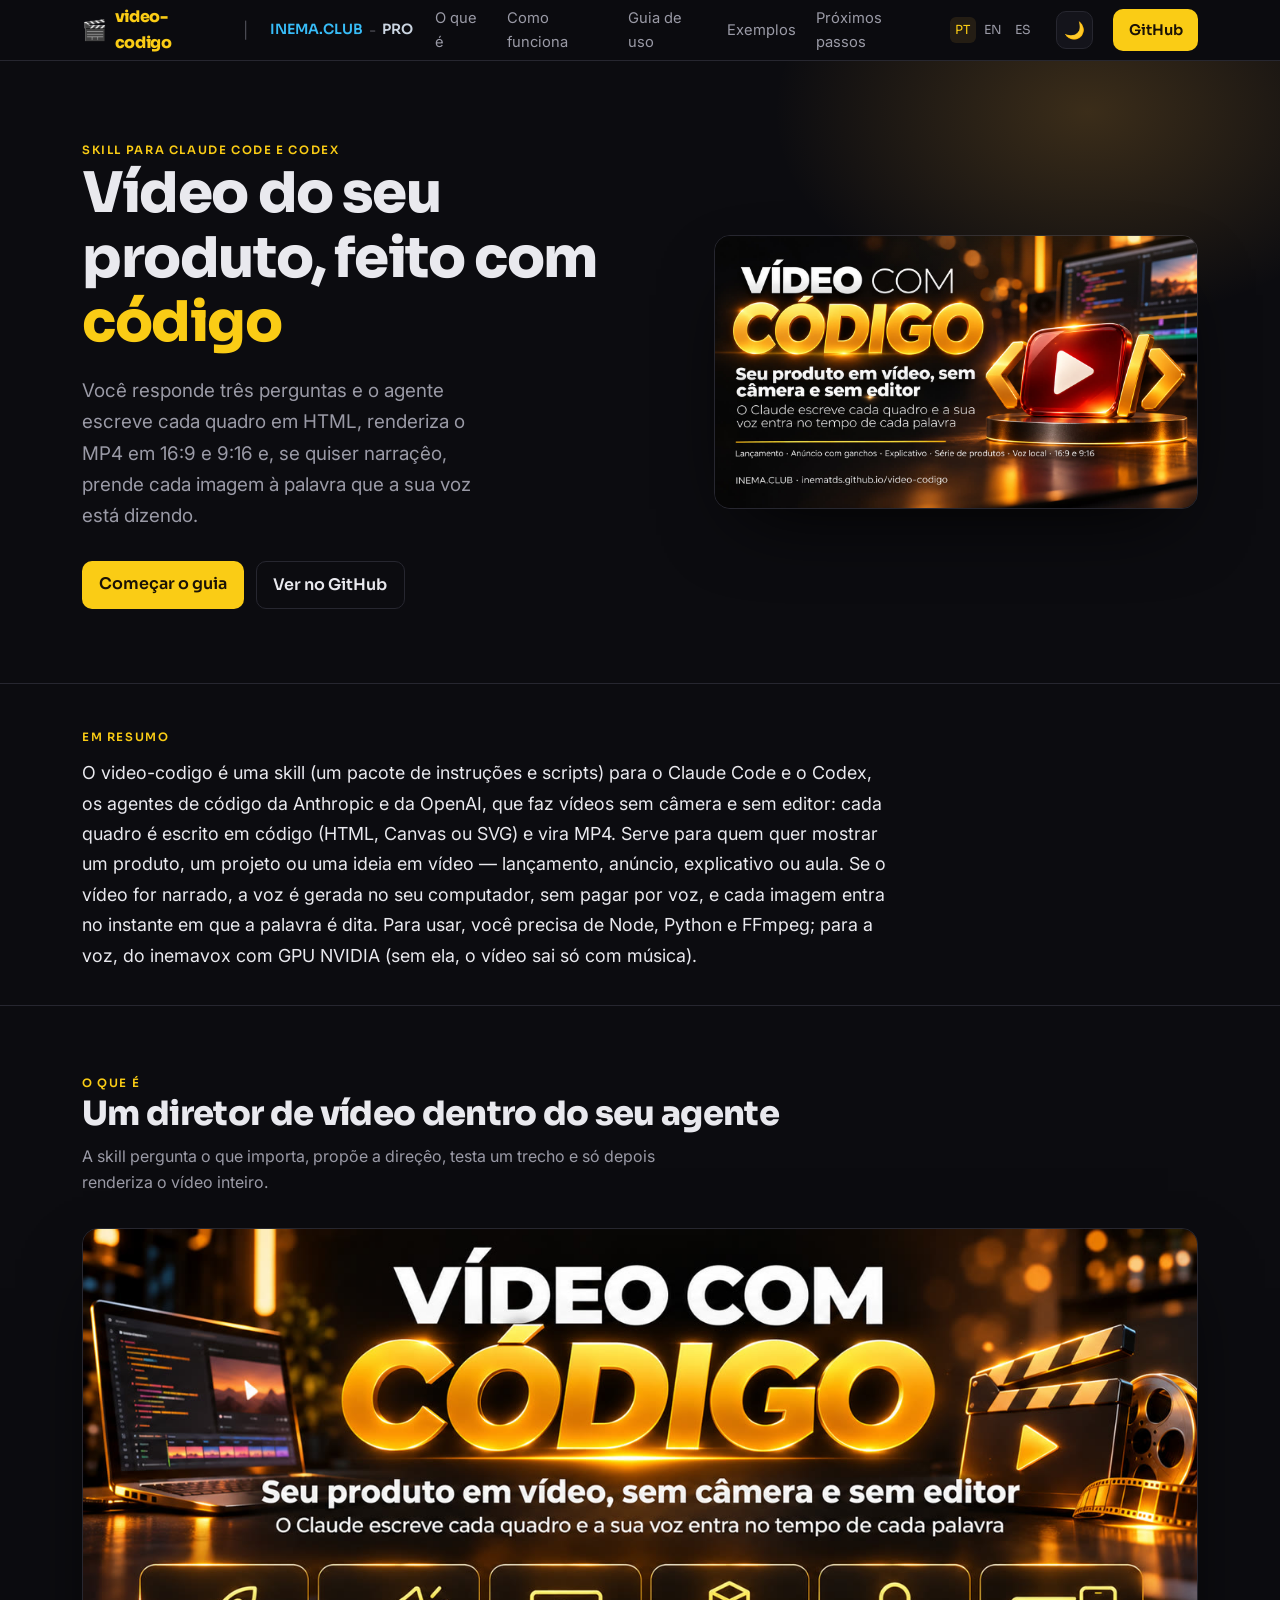
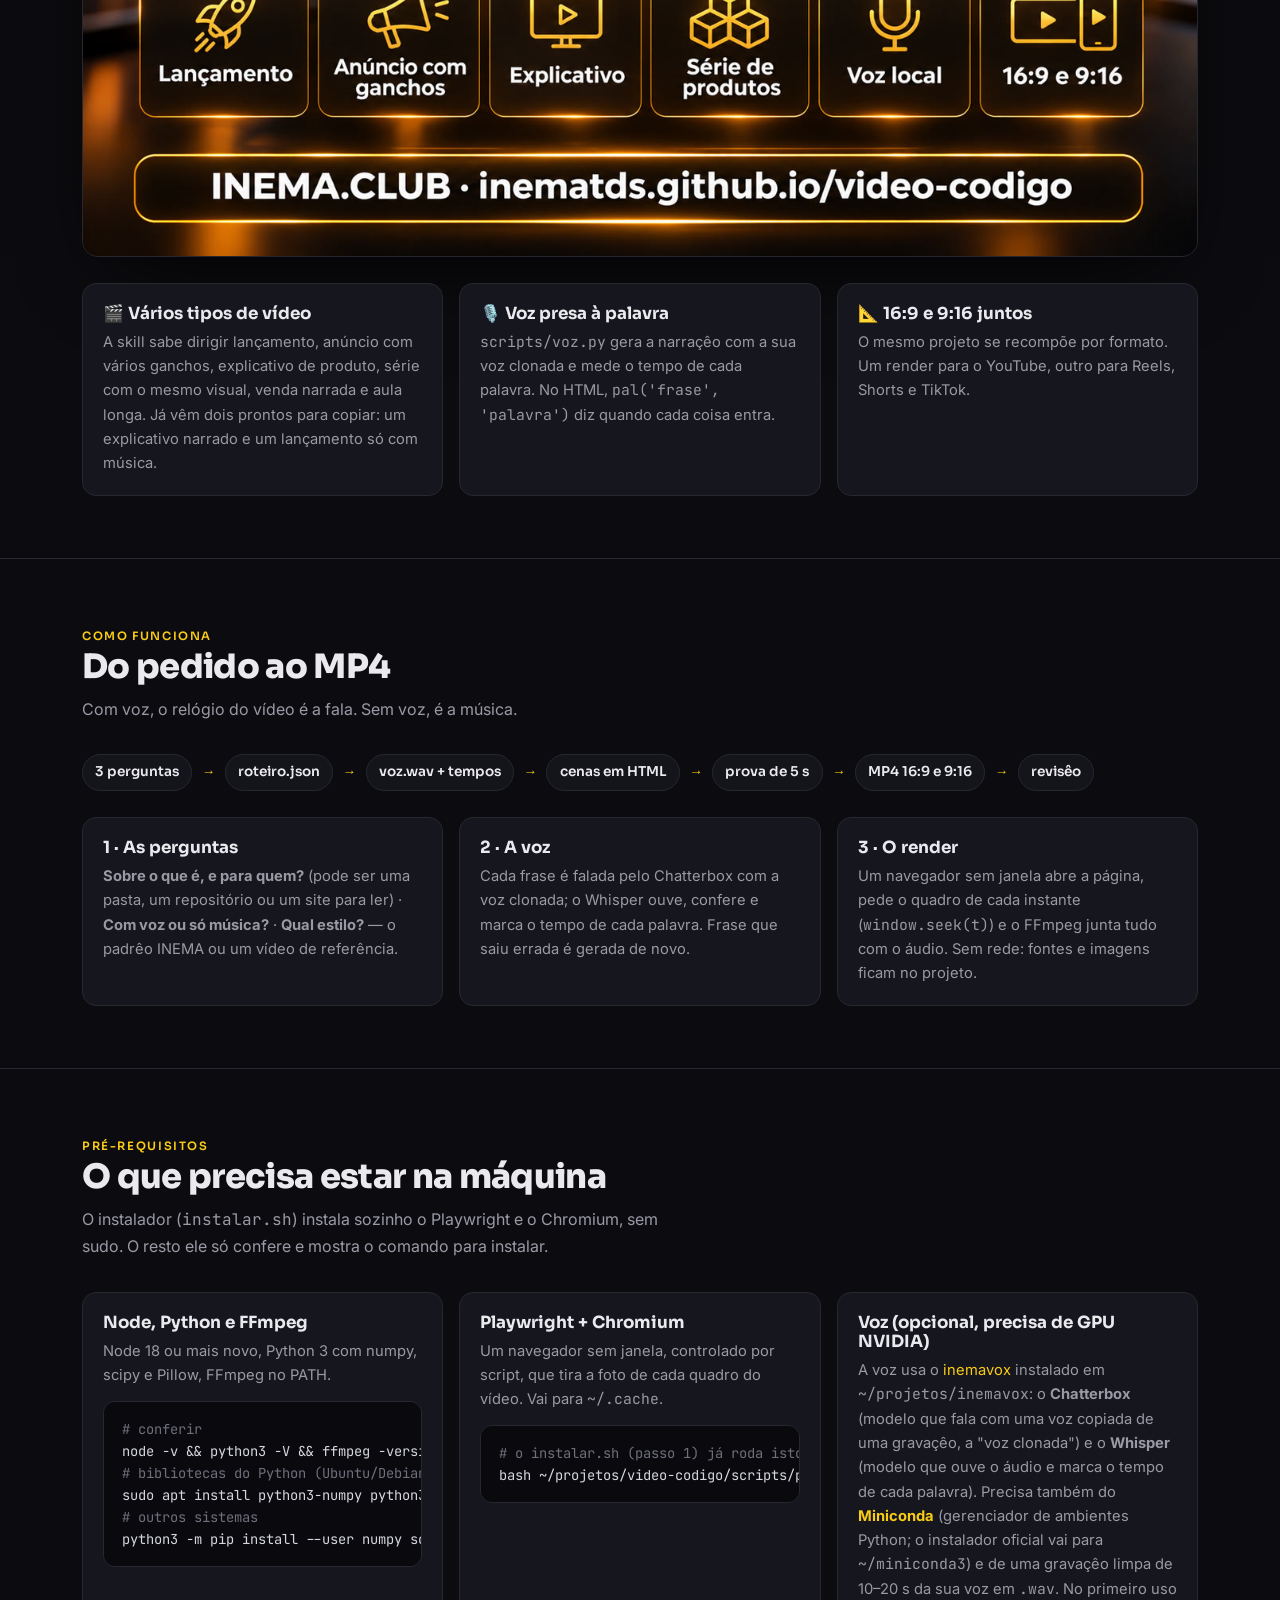
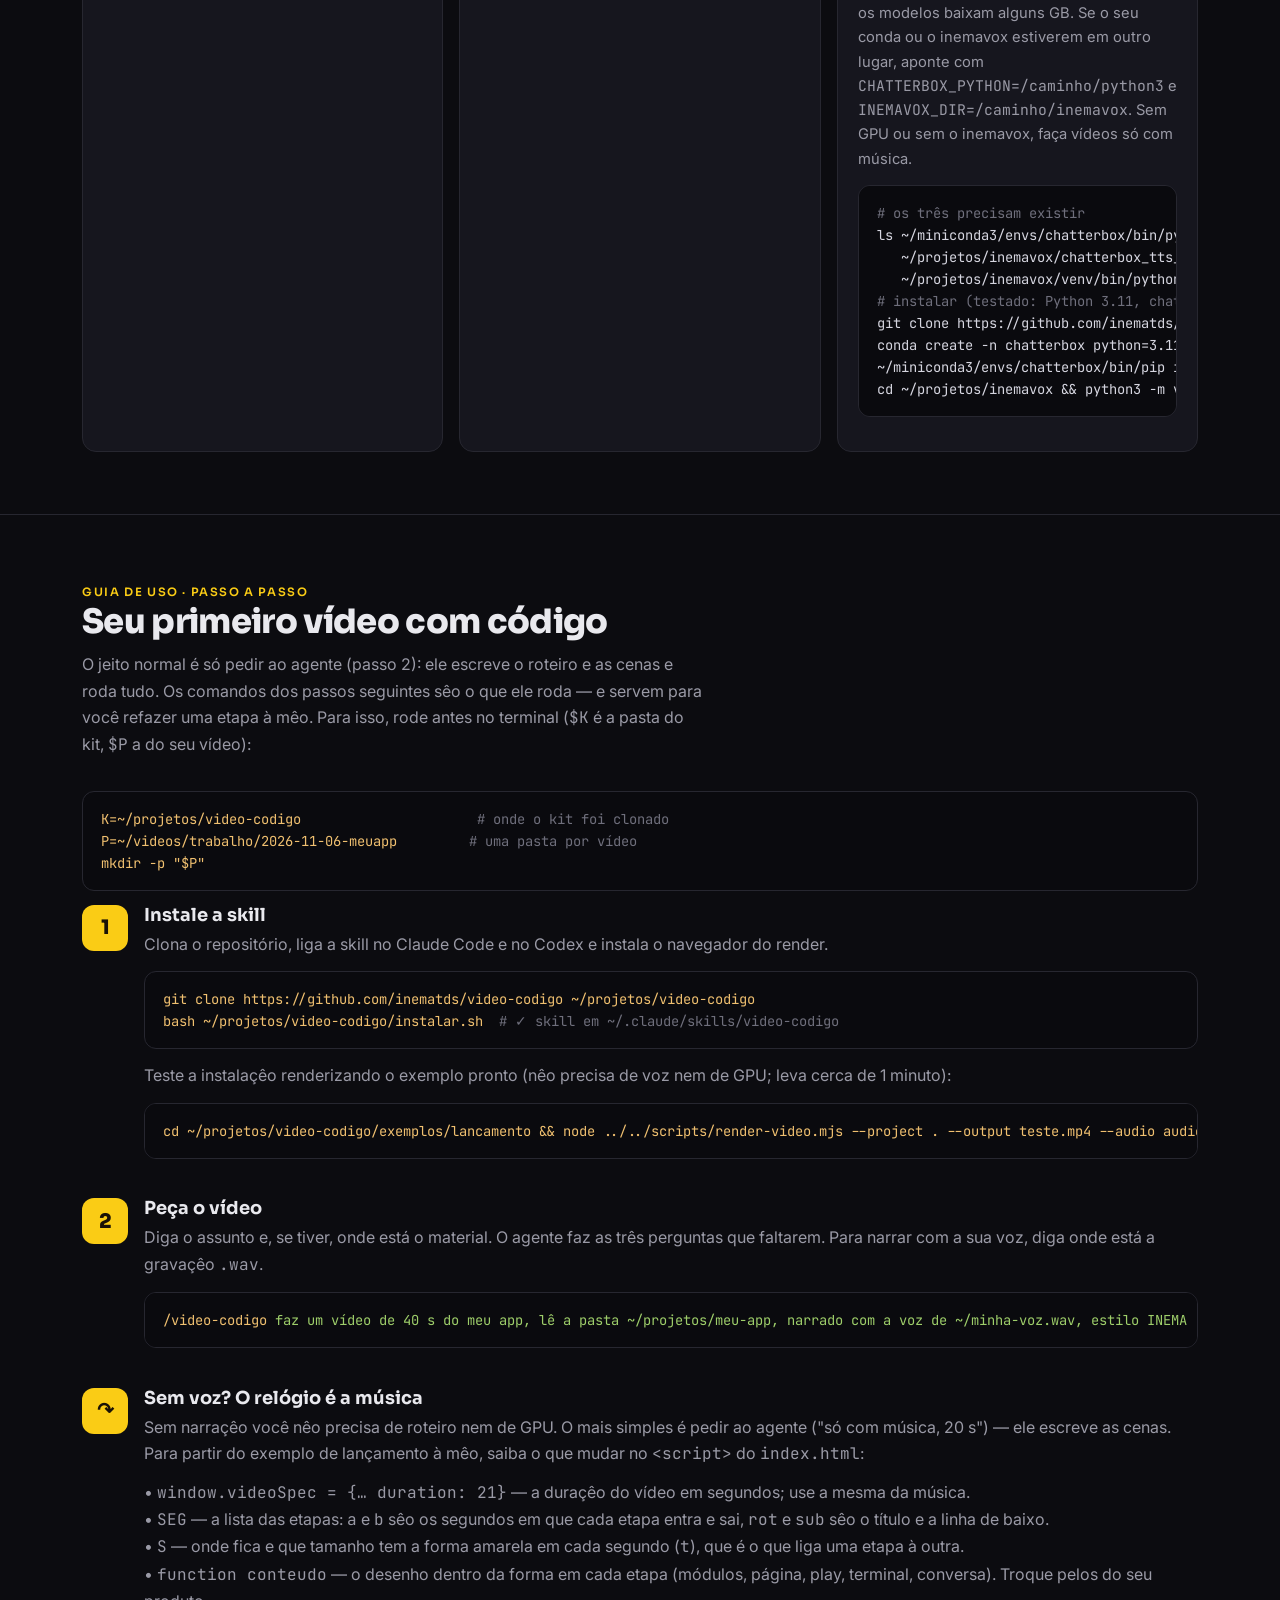
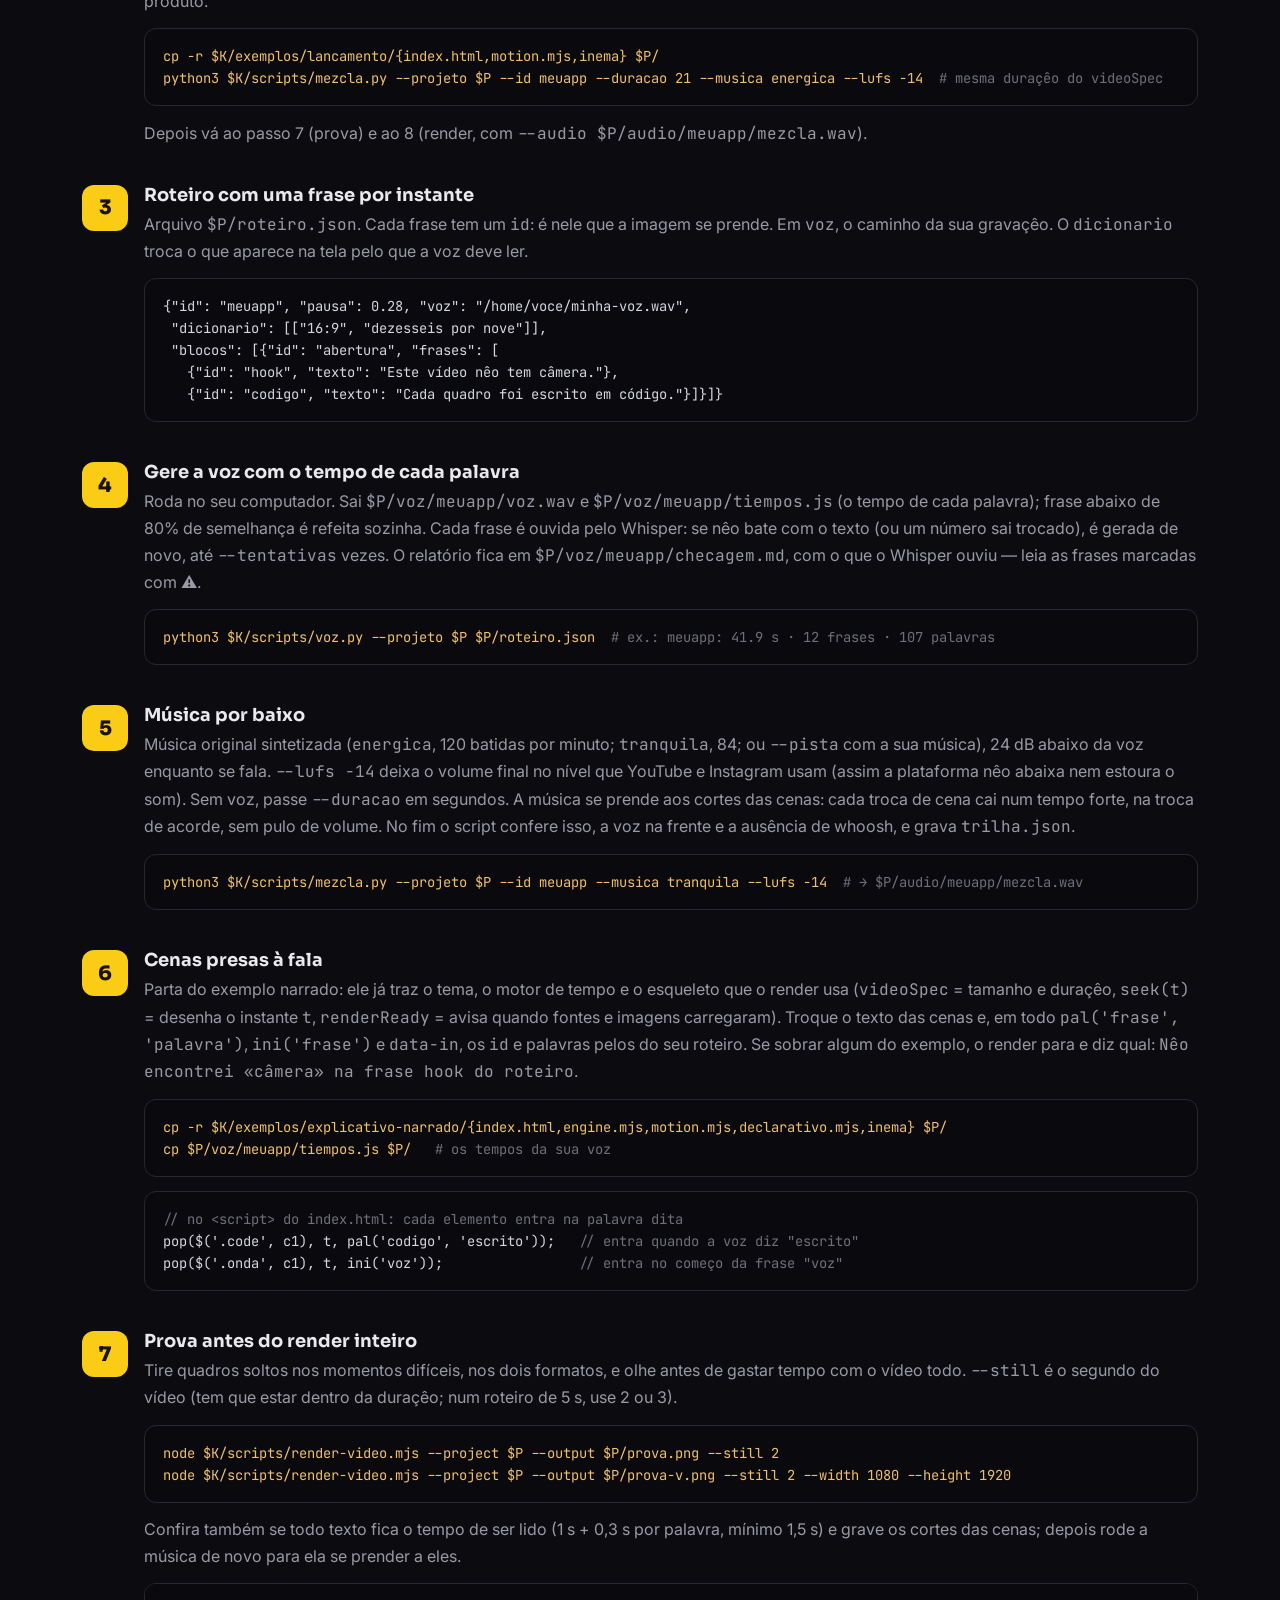
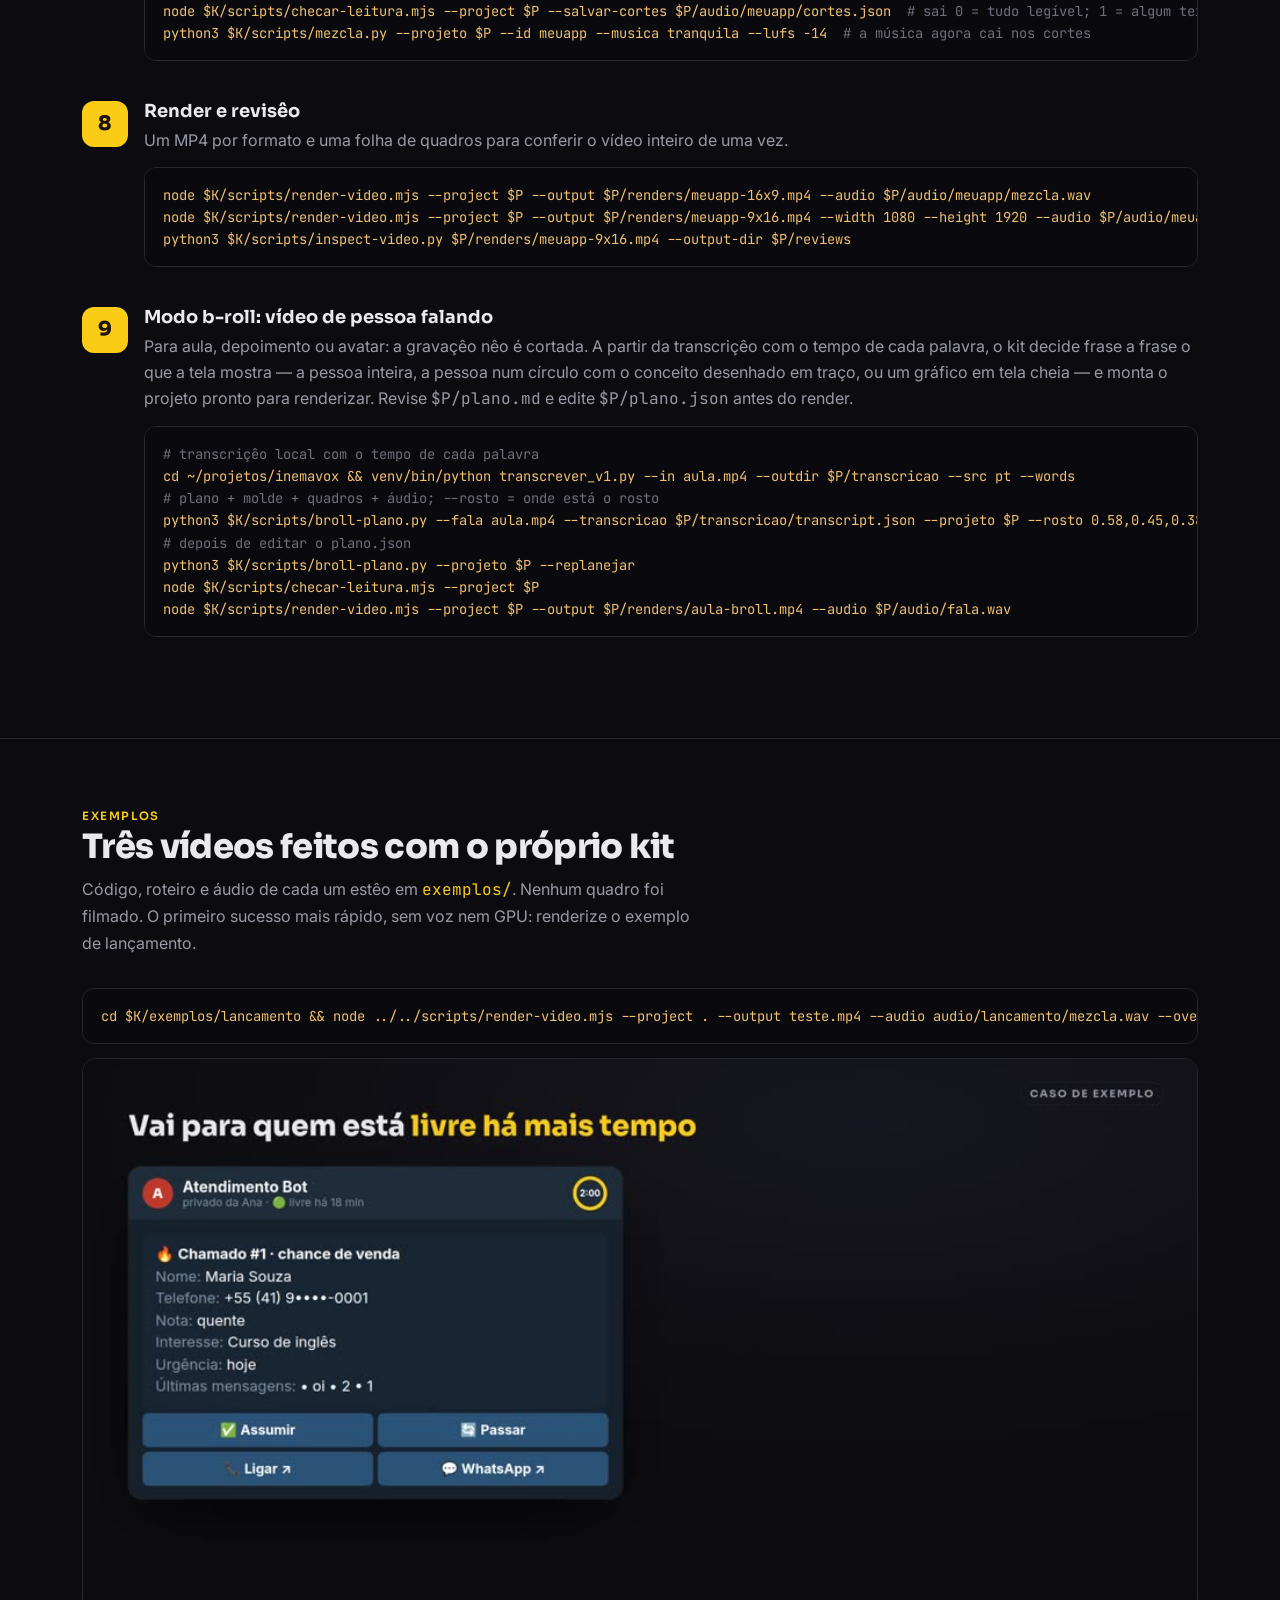
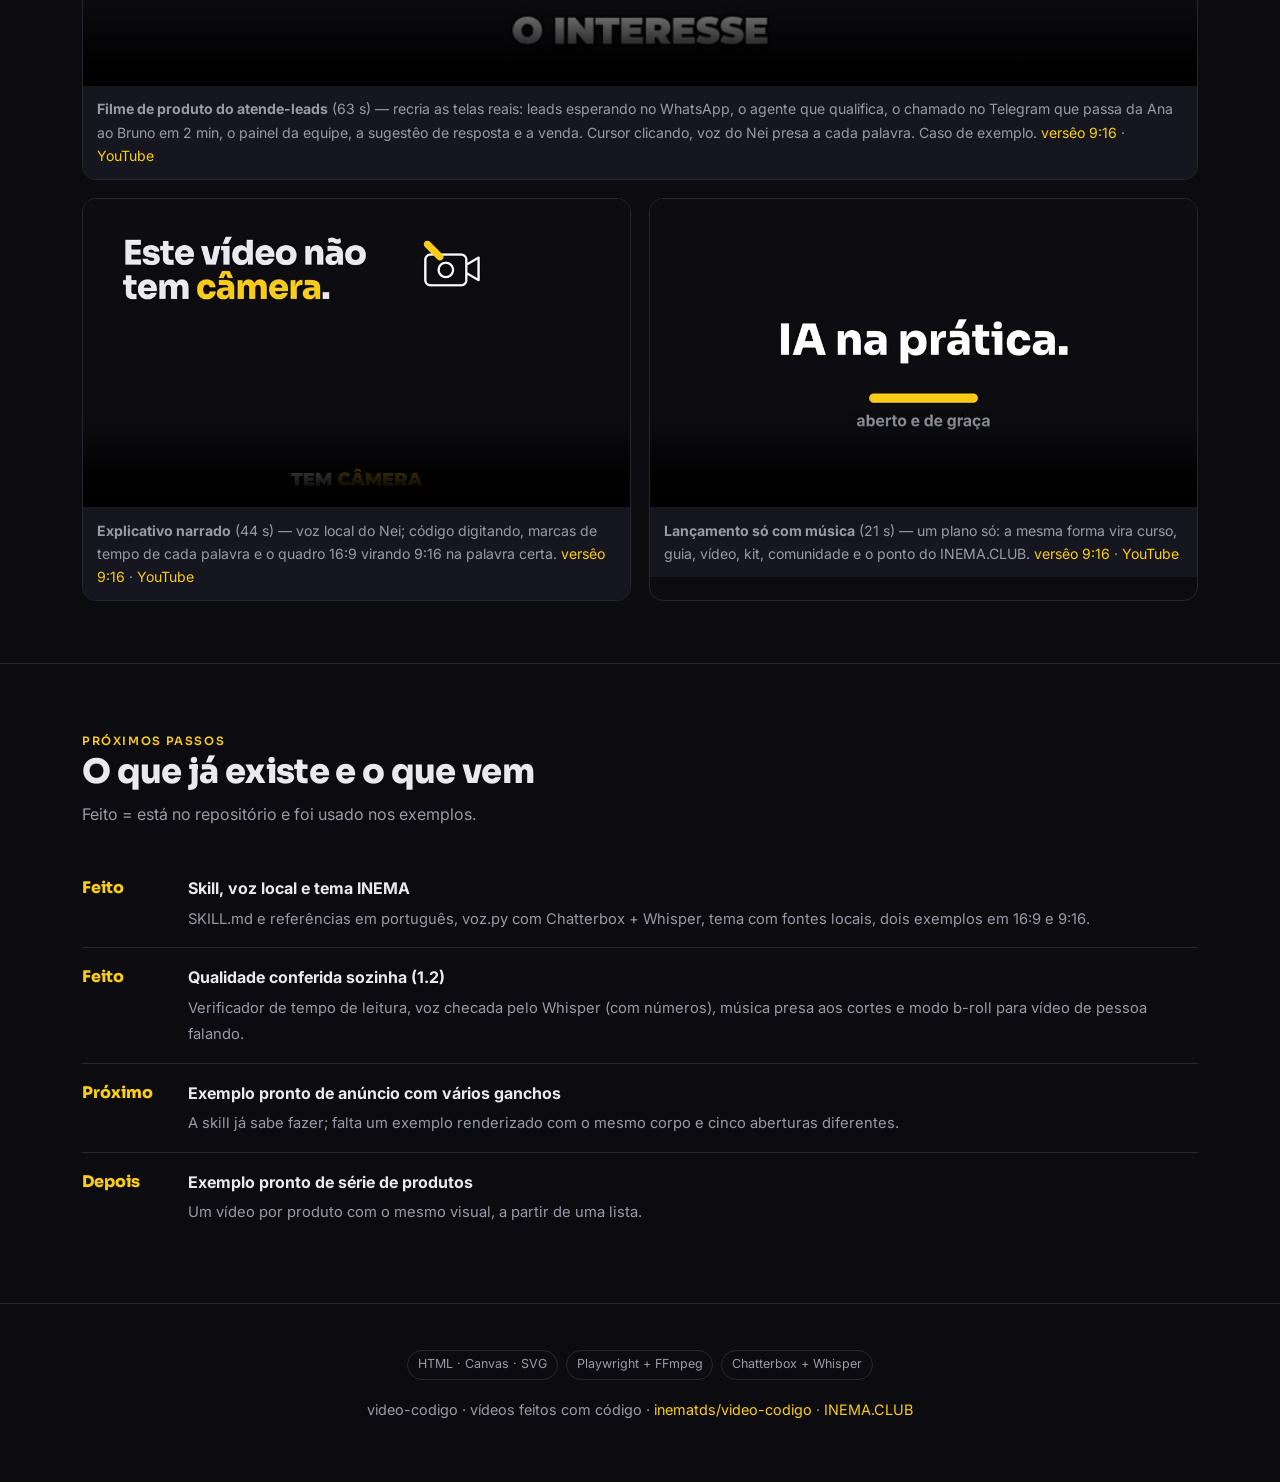
==== commit f977a773: "fix: corrigir encoding UTF-8 + branding ARCKHÉ" ====
--- a/guia/index.html
+++ b/guia/index.html
@@ -129,7 +129,7 @@
     <div>
       <span class="chip">Skill para Claude Code e Codex</span>
       <h1>Vídeo do seu produto, feito com <span class="amb">código</span></h1>
-      <p class="lead">Você responde três perguntas e o agente escreve cada quadro em HTML, renderiza o MP4 em 16:9 e 9:16 e, se quiser narração, prende cada imagem à palavra que a sua voz está dizendo.</p>
+      <p class="lead">Você responde três perguntas e o agente escreve cada quadro em HTML, renderiza o MP4 em 16:9 e 9:16 e, se quiser narraçêo, prende cada imagem à palavra que a sua voz está dizendo.</p>
       <div class="cta">
         <a class="btn" href="#guia">Começar o guia</a>
         <a class="btn ghost" href="https://github.com/inematds/video-codigo" target="_blank" rel="noopener">Ver no GitHub</a>
@@ -147,11 +147,11 @@
 <section id="oque"><div class="wrap">
   <span class="chip">O que é</span>
   <h2>Um diretor de vídeo dentro do seu agente</h2>
-  <p class="sub">A skill pergunta o que importa, propõe a direção, testa um trecho e só depois renderiza o vídeo inteiro.</p>
+  <p class="sub">A skill pergunta o que importa, propõe a direçêo, testa um trecho e só depois renderiza o vídeo inteiro.</p>
   <figure style="margin:0 0 26px;border-radius:16px;overflow:hidden;border:1px solid var(--line);box-shadow:0 30px 80px -30px #000"><img src="assets/banner-grade.jpg" alt="Os seis tipos de vídeo: lançamento, anúncio com ganchos, explicativo, série de produtos, voz local, 16:9 e 9:16" loading="lazy" style="width:100%;display:block"></figure>
   <div class="grid g3">
     <div class="card"><h3>🎬 Vários tipos de vídeo</h3><p>A skill sabe dirigir lançamento, anúncio com vários ganchos, explicativo de produto, série com o mesmo visual, venda narrada e aula longa. Já vêm dois prontos para copiar: um explicativo narrado e um lançamento só com música.</p></div>
-    <div class="card"><h3>🎙️ Voz presa à palavra</h3><p><code>scripts/voz.py</code> gera a narração com a sua voz clonada e mede o tempo de cada palavra. No HTML, <code>pal('frase', 'palavra')</code> diz quando cada coisa entra.</p></div>
+    <div class="card"><h3>🎙️ Voz presa à palavra</h3><p><code>scripts/voz.py</code> gera a narraçêo com a sua voz clonada e mede o tempo de cada palavra. No HTML, <code>pal('frase', 'palavra')</code> diz quando cada coisa entra.</p></div>
     <div class="card"><h3>📐 16:9 e 9:16 juntos</h3><p>O mesmo projeto se recompõe por formato. Um render para o YouTube, outro para Reels, Shorts e TikTok.</p></div>
   </div>
 </div></section>
@@ -167,10 +167,10 @@
     <span>cenas em HTML</span><span class="arr">→</span>
     <span>prova de 5 s</span><span class="arr">→</span>
     <span>MP4 16:9 e 9:16</span><span class="arr">→</span>
-    <span>revisão</span>
+    <span>revisêo</span>
   </div>
   <div class="grid g3" style="margin-top:26px">
-    <div class="card"><h3>1 · As perguntas</h3><p><b>Sobre o que é, e para quem?</b> (pode ser uma pasta, um repositório ou um site para ler) · <b>Com voz ou só música?</b> · <b>Qual estilo?</b> — o padrão INEMA ou um vídeo de referência.</p></div>
+    <div class="card"><h3>1 · As perguntas</h3><p><b>Sobre o que é, e para quem?</b> (pode ser uma pasta, um repositório ou um site para ler) · <b>Com voz ou só música?</b> · <b>Qual estilo?</b> — o padrêo INEMA ou um vídeo de referência.</p></div>
     <div class="card"><h3>2 · A voz</h3><p>Cada frase é falada pelo Chatterbox com a voz clonada; o Whisper ouve, confere e marca o tempo de cada palavra. Frase que saiu errada é gerada de novo.</p></div>
     <div class="card"><h3>3 · O render</h3><p>Um navegador sem janela abre a página, pede o quadro de cada instante (<code>window.seek(t)</code>) e o FFmpeg junta tudo com o áudio. Sem rede: fontes e imagens ficam no projeto.</p></div>
   </div>
@@ -189,7 +189,7 @@
 python3 -m pip install --user numpy scipy pillow</pre></div>
     <div class="card"><h3>Playwright + Chromium</h3><p>Um navegador sem janela, controlado por script, que tira a foto de cada quadro do vídeo. Vai para <code>~/.cache</code>.</p><pre><span class="c"># o instalar.sh (passo 1) já roda isto</span>
 bash ~/projetos/video-codigo/scripts/preparar-entorno.sh</pre></div>
-    <div class="card"><h3>Voz (opcional, precisa de GPU NVIDIA)</h3><p>A voz usa o <a href="https://github.com/inematds/inemavox" target="_blank" rel="noopener">inemavox</a> instalado em <code>~/projetos/inemavox</code>: o <b>Chatterbox</b> (modelo que fala com uma voz copiada de uma gravação, a "voz clonada") e o <b>Whisper</b> (modelo que ouve o áudio e marca o tempo de cada palavra). Precisa também do <b><a href="https://docs.conda.io/en/latest/miniconda.html" target="_blank" rel="noopener">Miniconda</a></b> (gerenciador de ambientes Python; o instalador oficial vai para <code>~/miniconda3</code>) e de uma gravação limpa de 10–20 s da sua voz em <code>.wav</code>. No primeiro uso os modelos baixam alguns GB. Se o seu conda ou o inemavox estiverem em outro lugar, aponte com <code>CHATTERBOX_PYTHON=/caminho/python3</code> e <code>INEMAVOX_DIR=/caminho/inemavox</code>. Sem GPU ou sem o inemavox, faça vídeos só com música.</p><pre><span class="c"># os três precisam existir</span>
+    <div class="card"><h3>Voz (opcional, precisa de GPU NVIDIA)</h3><p>A voz usa o <a href="https://github.com/inematds/inemavox" target="_blank" rel="noopener">inemavox</a> instalado em <code>~/projetos/inemavox</code>: o <b>Chatterbox</b> (modelo que fala com uma voz copiada de uma gravaçêo, a "voz clonada") e o <b>Whisper</b> (modelo que ouve o áudio e marca o tempo de cada palavra). Precisa também do <b><a href="https://docs.conda.io/en/latest/miniconda.html" target="_blank" rel="noopener">Miniconda</a></b> (gerenciador de ambientes Python; o instalador oficial vai para <code>~/miniconda3</code>) e de uma gravaçêo limpa de 10–20 s da sua voz em <code>.wav</code>. No primeiro uso os modelos baixam alguns GB. Se o seu conda ou o inemavox estiverem em outro lugar, aponte com <code>CHATTERBOX_PYTHON=/caminho/python3</code> e <code>INEMAVOX_DIR=/caminho/inemavox</code>. Sem GPU ou sem o inemavox, faça vídeos só com música.</p><pre><span class="c"># os três precisam existir</span>
 ls ~/miniconda3/envs/chatterbox/bin/python3 \
    ~/projetos/inemavox/chatterbox_tts_worker.py \
    ~/projetos/inemavox/venv/bin/python
@@ -204,7 +204,7 @@
 <section id="guia"><div class="wrap">
   <span class="chip">Guia de uso · passo a passo</span>
   <h2>Seu primeiro vídeo com código</h2>
-  <p class="sub">O jeito normal é só pedir ao agente (passo 2): ele escreve o roteiro e as cenas e roda tudo. Os comandos dos passos seguintes são o que ele roda — e servem para você refazer uma etapa à mão. Para isso, rode antes no terminal (<code>$K</code> é a pasta do kit, <code>$P</code> a do seu vídeo):</p>
+  <p class="sub">O jeito normal é só pedir ao agente (passo 2): ele escreve o roteiro e as cenas e roda tudo. Os comandos dos passos seguintes sêo o que ele roda — e servem para você refazer uma etapa à mêo. Para isso, rode antes no terminal (<code>$K</code> é a pasta do kit, <code>$P</code> a do seu vídeo):</p>
 <pre><span class="k">K=~/projetos/video-codigo</span>                      <span class="c"># onde o kit foi clonado</span>
 <span class="k">P=~/videos/trabalho/2026-11-06-meuapp</span>         <span class="c"># uma pasta por vídeo</span>
 <span class="k">mkdir -p "$P"</span></pre>
@@ -214,53 +214,53 @@
     <p>Clona o repositório, liga a skill no Claude Code e no Codex e instala o navegador do render.</p>
 <pre><span class="k">git clone https://github.com/inematds/video-codigo ~/projetos/video-codigo</span>
 <span class="k">bash ~/projetos/video-codigo/instalar.sh</span>  <span class="c"># ✓ skill em ~/.claude/skills/video-codigo</span></pre>
-    <p>Teste a instalação renderizando o exemplo pronto (não precisa de voz nem de GPU; leva cerca de 1 minuto):</p>
+    <p>Teste a instalaçêo renderizando o exemplo pronto (nêo precisa de voz nem de GPU; leva cerca de 1 minuto):</p>
 <pre><span class="k">cd ~/projetos/video-codigo/exemplos/lancamento && node ../../scripts/render-video.mjs --project . --output teste.mp4 --audio audio/lancamento/mezcla.wav --overwrite</span></pre>
   </div></div>
 
   <div class="step"><div class="b">2</div><div>
     <h3>Peça o vídeo</h3>
-    <p>Diga o assunto e, se tiver, onde está o material. O agente faz as três perguntas que faltarem. Para narrar com a sua voz, diga onde está a gravação <code>.wav</code>.</p>
+    <p>Diga o assunto e, se tiver, onde está o material. O agente faz as três perguntas que faltarem. Para narrar com a sua voz, diga onde está a gravaçêo <code>.wav</code>.</p>
 <pre><span class="k">/video-codigo</span> <span class="s">faz um vídeo de 40 s do meu app, lê a pasta ~/projetos/meu-app, narrado com a voz de ~/minha-voz.wav, estilo INEMA</span></pre>
   </div></div>
 
   <div class="step"><div class="b">↷</div><div>
     <h3>Sem voz? O relógio é a música</h3>
-    <p>Sem narração você não precisa de roteiro nem de GPU. O mais simples é pedir ao agente ("só com música, 20 s") — ele escreve as cenas. Para partir do exemplo de lançamento à mão, saiba o que mudar no <code>&lt;script&gt;</code> do <code>index.html</code>:</p>
-    <p>• <code>window.videoSpec = {… duration: 21}</code> — a duração do vídeo em segundos; use a mesma da música.<br>
-    • <code>SEG</code> — a lista das etapas: <code>a</code> e <code>b</code> são os segundos em que cada etapa entra e sai, <code>rot</code> e <code>sub</code> são o título e a linha de baixo.<br>
+    <p>Sem narraçêo você nêo precisa de roteiro nem de GPU. O mais simples é pedir ao agente ("só com música, 20 s") — ele escreve as cenas. Para partir do exemplo de lançamento à mêo, saiba o que mudar no <code>&lt;script&gt;</code> do <code>index.html</code>:</p>
+    <p>• <code>window.videoSpec = {… duration: 21}</code> — a duraçêo do vídeo em segundos; use a mesma da música.<br>
+    • <code>SEG</code> — a lista das etapas: <code>a</code> e <code>b</code> sêo os segundos em que cada etapa entra e sai, <code>rot</code> e <code>sub</code> sêo o título e a linha de baixo.<br>
     • <code>S</code> — onde fica e que tamanho tem a forma amarela em cada segundo (<code>t</code>), que é o que liga uma etapa à outra.<br>
     • <code>function conteudo</code> — o desenho dentro da forma em cada etapa (módulos, página, play, terminal, conversa). Troque pelos do seu produto.</p>
 <pre><span class="k">cp -r $K/exemplos/lancamento/{index.html,motion.mjs,inema} $P/</span>
-<span class="k">python3 $K/scripts/mezcla.py --projeto $P --id meuapp --duracao 21 --musica energica --lufs -14</span>  <span class="c"># mesma duração do videoSpec</span></pre>
+<span class="k">python3 $K/scripts/mezcla.py --projeto $P --id meuapp --duracao 21 --musica energica --lufs -14</span>  <span class="c"># mesma duraçêo do videoSpec</span></pre>
     <p>Depois vá ao passo 7 (prova) e ao 8 (render, com <code>--audio $P/audio/meuapp/mezcla.wav</code>).</p>
   </div></div>
 
   <div class="step"><div class="b">3</div><div>
     <h3>Roteiro com uma frase por instante</h3>
-    <p>Arquivo <code>$P/roteiro.json</code>. Cada frase tem um <code>id</code>: é nele que a imagem se prende. Em <code>voz</code>, o caminho da sua gravação. O <code>dicionario</code> troca o que aparece na tela pelo que a voz deve ler.</p>
+    <p>Arquivo <code>$P/roteiro.json</code>. Cada frase tem um <code>id</code>: é nele que a imagem se prende. Em <code>voz</code>, o caminho da sua gravaçêo. O <code>dicionario</code> troca o que aparece na tela pelo que a voz deve ler.</p>
 <pre>{"id": "meuapp", "pausa": 0.28, "voz": "/home/voce/minha-voz.wav",
  "dicionario": [["16:9", "dezesseis por nove"]],
  "blocos": [{"id": "abertura", "frases": [
-   {"id": "hook", "texto": "Este vídeo não tem câmera."},
+   {"id": "hook", "texto": "Este vídeo nêo tem câmera."},
    {"id": "codigo", "texto": "Cada quadro foi escrito em código."}]}]}</pre>
   </div></div>
 
   <div class="step"><div class="b">4</div><div>
     <h3>Gere a voz com o tempo de cada palavra</h3>
-    <p>Roda no seu computador. Sai <code>$P/voz/meuapp/voz.wav</code> e <code>$P/voz/meuapp/tiempos.js</code> (o tempo de cada palavra); frase abaixo de 80% de semelhança é refeita sozinha. Cada frase é ouvida pelo Whisper: se não bate com o texto (ou um número sai trocado), é gerada de novo, até <code>--tentativas</code> vezes. O relatório fica em <code>$P/voz/meuapp/checagem.md</code>, com o que o Whisper ouviu — leia as frases marcadas com ⚠.</p>
+    <p>Roda no seu computador. Sai <code>$P/voz/meuapp/voz.wav</code> e <code>$P/voz/meuapp/tiempos.js</code> (o tempo de cada palavra); frase abaixo de 80% de semelhança é refeita sozinha. Cada frase é ouvida pelo Whisper: se nêo bate com o texto (ou um número sai trocado), é gerada de novo, até <code>--tentativas</code> vezes. O relatório fica em <code>$P/voz/meuapp/checagem.md</code>, com o que o Whisper ouviu — leia as frases marcadas com ⚠.</p>
 <pre><span class="k">python3 $K/scripts/voz.py --projeto $P $P/roteiro.json</span>  <span class="c"># ex.: meuapp: 41.9 s · 12 frases · 107 palavras</span></pre>
   </div></div>
 
   <div class="step"><div class="b">5</div><div>
     <h3>Música por baixo</h3>
-    <p>Música original sintetizada (<code>energica</code>, 120 batidas por minuto; <code>tranquila</code>, 84; ou <code>--pista</code> com a sua música), 24 dB abaixo da voz enquanto se fala. <code>--lufs -14</code> deixa o volume final no nível que YouTube e Instagram usam (assim a plataforma não abaixa nem estoura o som). Sem voz, passe <code>--duracao</code> em segundos. A música se prende aos cortes das cenas: cada troca de cena cai num tempo forte, na troca de acorde, sem pulo de volume. No fim o script confere isso, a voz na frente e a ausência de whoosh, e grava <code>trilha.json</code>.</p>
+    <p>Música original sintetizada (<code>energica</code>, 120 batidas por minuto; <code>tranquila</code>, 84; ou <code>--pista</code> com a sua música), 24 dB abaixo da voz enquanto se fala. <code>--lufs -14</code> deixa o volume final no nível que YouTube e Instagram usam (assim a plataforma nêo abaixa nem estoura o som). Sem voz, passe <code>--duracao</code> em segundos. A música se prende aos cortes das cenas: cada troca de cena cai num tempo forte, na troca de acorde, sem pulo de volume. No fim o script confere isso, a voz na frente e a ausência de whoosh, e grava <code>trilha.json</code>.</p>
 <pre><span class="k">python3 $K/scripts/mezcla.py --projeto $P --id meuapp --musica tranquila --lufs -14</span>  <span class="c"># → $P/audio/meuapp/mezcla.wav</span></pre>
   </div></div>
 
   <div class="step"><div class="b">6</div><div>
     <h3>Cenas presas à fala</h3>
-    <p>Parta do exemplo narrado: ele já traz o tema, o motor de tempo e o esqueleto que o render usa (<code>videoSpec</code> = tamanho e duração, <code>seek(t)</code> = desenha o instante <code>t</code>, <code>renderReady</code> = avisa quando fontes e imagens carregaram). Troque o texto das cenas e, em todo <code>pal('frase', 'palavra')</code>, <code>ini('frase')</code> e <code>data-in</code>, os <code>id</code> e palavras pelos do seu roteiro. Se sobrar algum do exemplo, o render para e diz qual: <code>Não encontrei «câmera» na frase hook do roteiro</code>.</p>
+    <p>Parta do exemplo narrado: ele já traz o tema, o motor de tempo e o esqueleto que o render usa (<code>videoSpec</code> = tamanho e duraçêo, <code>seek(t)</code> = desenha o instante <code>t</code>, <code>renderReady</code> = avisa quando fontes e imagens carregaram). Troque o texto das cenas e, em todo <code>pal('frase', 'palavra')</code>, <code>ini('frase')</code> e <code>data-in</code>, os <code>id</code> e palavras pelos do seu roteiro. Se sobrar algum do exemplo, o render para e diz qual: <code>Nêo encontrei «câmera» na frase hook do roteiro</code>.</p>
 <pre><span class="k">cp -r $K/exemplos/explicativo-narrado/{index.html,engine.mjs,motion.mjs,declarativo.mjs,inema} $P/</span>
 <span class="k">cp $P/voz/meuapp/tiempos.js $P/</span>   <span class="c"># os tempos da sua voz</span></pre>
 <pre><span class="c">// no &lt;script&gt; do index.html: cada elemento entra na palavra dita</span>
@@ -270,7 +270,7 @@
 
   <div class="step"><div class="b">7</div><div>
     <h3>Prova antes do render inteiro</h3>
-    <p>Tire quadros soltos nos momentos difíceis, nos dois formatos, e olhe antes de gastar tempo com o vídeo todo. <code>--still</code> é o segundo do vídeo (tem que estar dentro da duração; num roteiro de 5 s, use 2 ou 3).</p>
+    <p>Tire quadros soltos nos momentos difíceis, nos dois formatos, e olhe antes de gastar tempo com o vídeo todo. <code>--still</code> é o segundo do vídeo (tem que estar dentro da duraçêo; num roteiro de 5 s, use 2 ou 3).</p>
 <pre><span class="k">node $K/scripts/render-video.mjs --project $P --output $P/prova.png --still 2</span>
 <span class="k">node $K/scripts/render-video.mjs --project $P --output $P/prova-v.png --still 2 --width 1080 --height 1920</span></pre>
     <p>Confira também se todo texto fica o tempo de ser lido (1 s + 0,3 s por palavra, mínimo 1,5 s) e grave os cortes das cenas; depois rode a música de novo para ela se prender a eles.</p>
@@ -279,7 +279,7 @@
   </div></div>
 
   <div class="step"><div class="b">8</div><div>
-    <h3>Render e revisão</h3>
+    <h3>Render e revisêo</h3>
     <p>Um MP4 por formato e uma folha de quadros para conferir o vídeo inteiro de uma vez.</p>
 <pre><span class="k">node $K/scripts/render-video.mjs --project $P --output $P/renders/meuapp-16x9.mp4 --audio $P/audio/meuapp/mezcla.wav</span>
 <span class="k">node $K/scripts/render-video.mjs --project $P --output $P/renders/meuapp-9x16.mp4 --width 1080 --height 1920 --audio $P/audio/meuapp/mezcla.wav</span>
@@ -288,8 +288,8 @@
 
   <div class="step"><div class="b">9</div><div>
     <h3>Modo b-roll: vídeo de pessoa falando</h3>
-    <p>Para aula, depoimento ou avatar: a gravação não é cortada. A partir da transcrição com o tempo de cada palavra, o kit decide frase a frase o que a tela mostra — a pessoa inteira, a pessoa num círculo com o conceito desenhado em traço, ou um gráfico em tela cheia — e monta o projeto pronto para renderizar. Revise <code>$P/plano.md</code> e edite <code>$P/plano.json</code> antes do render.</p>
-<pre><span class="c"># transcrição local com o tempo de cada palavra</span>
+    <p>Para aula, depoimento ou avatar: a gravaçêo nêo é cortada. A partir da transcriçêo com o tempo de cada palavra, o kit decide frase a frase o que a tela mostra — a pessoa inteira, a pessoa num círculo com o conceito desenhado em traço, ou um gráfico em tela cheia — e monta o projeto pronto para renderizar. Revise <code>$P/plano.md</code> e edite <code>$P/plano.json</code> antes do render.</p>
+<pre><span class="c"># transcriçêo local com o tempo de cada palavra</span>
 <span class="k">cd ~/projetos/inemavox && venv/bin/python transcrever_v1.py --in aula.mp4 --outdir $P/transcricao --src pt --words</span>
 <span class="c"># plano + molde + quadros + áudio; --rosto = onde está o rosto</span>
 <span class="k">python3 $K/scripts/broll-plano.py --fala aula.mp4 --transcricao $P/transcricao/transcript.json --projeto $P --rosto 0.58,0.45,0.38</span>
@@ -303,12 +303,12 @@
 <section id="exemplos"><div class="wrap">
   <span class="chip">Exemplos</span>
   <h2>Três vídeos feitos com o próprio kit</h2>
-  <p class="sub">Código, roteiro e áudio de cada um estão em <a href="https://github.com/inematds/video-codigo/tree/main/exemplos" target="_blank" rel="noopener"><code>exemplos/</code></a>. Nenhum quadro foi filmado. O primeiro sucesso mais rápido, sem voz nem GPU: renderize o exemplo de lançamento.</p>
+  <p class="sub">Código, roteiro e áudio de cada um estêo em <a href="https://github.com/inematds/video-codigo/tree/main/exemplos" target="_blank" rel="noopener"><code>exemplos/</code></a>. Nenhum quadro foi filmado. O primeiro sucesso mais rápido, sem voz nem GPU: renderize o exemplo de lançamento.</p>
 <pre><span class="k">cd $K/exemplos/lancamento && node ../../scripts/render-video.mjs --project . --output teste.mp4 --audio audio/lancamento/mezcla.wav --overwrite</span></pre>
   <div class="ex">
-    <figure style="grid-column:1/-1"><video controls preload="none" playsinline poster="assets/atende-16x9.jpg" src="../renders/atende-16x9.mp4" style="width:100%;display:block"></video><figcaption><b>Filme de produto do atende-leads</b> (63 s) — recria as telas reais: leads esperando no WhatsApp, o agente que qualifica, o chamado no Telegram que passa da Ana ao Bruno em 2 min, o painel da equipe, a sugestão de resposta e a venda. Cursor clicando, voz do Nei presa a cada palavra. Caso de exemplo. <a href="../renders/atende-9x16.mp4">versão 9:16</a> · <a href="https://www.youtube.com/watch?v=tWv1mEIK62c" target="_blank" rel="noopener">YouTube</a></figcaption></figure>
-    <figure><video controls preload="none" playsinline poster="assets/explicativo-16x9.jpg" src="../renders/explicativo-16x9.mp4" style="width:100%;display:block"></video><figcaption><b>Explicativo narrado</b> (44 s) — voz local do Nei; código digitando, marcas de tempo de cada palavra e o quadro 16:9 virando 9:16 na palavra certa. <a href="../renders/explicativo-9x16.mp4">versão 9:16</a> · <a href="https://www.youtube.com/watch?v=tkT2I6nrMAk" target="_blank" rel="noopener">YouTube</a></figcaption></figure>
-    <figure><video controls preload="none" playsinline poster="assets/lancamento-16x9.jpg" src="../renders/lancamento-16x9.mp4" style="width:100%;display:block"></video><figcaption><b>Lançamento só com música</b> (21 s) — um plano só: a mesma forma vira curso, guia, vídeo, kit, comunidade e o ponto do INEMA.CLUB. <a href="../renders/lancamento-9x16.mp4">versão 9:16</a> · <a href="https://www.youtube.com/watch?v=IJ-qZQ1drBc" target="_blank" rel="noopener">YouTube</a></figcaption></figure>
+    <figure style="grid-column:1/-1"><video controls preload="none" playsinline poster="assets/atende-16x9.jpg" src="../renders/atende-16x9.mp4" style="width:100%;display:block"></video><figcaption><b>Filme de produto do atende-leads</b> (63 s) — recria as telas reais: leads esperando no WhatsApp, o agente que qualifica, o chamado no Telegram que passa da Ana ao Bruno em 2 min, o painel da equipe, a sugestêo de resposta e a venda. Cursor clicando, voz do Nei presa a cada palavra. Caso de exemplo. <a href="../renders/atende-9x16.mp4">versêo 9:16</a> · <a href="https://www.youtube.com/watch?v=tWv1mEIK62c" target="_blank" rel="noopener">YouTube</a></figcaption></figure>
+    <figure><video controls preload="none" playsinline poster="assets/explicativo-16x9.jpg" src="../renders/explicativo-16x9.mp4" style="width:100%;display:block"></video><figcaption><b>Explicativo narrado</b> (44 s) — voz local do Nei; código digitando, marcas de tempo de cada palavra e o quadro 16:9 virando 9:16 na palavra certa. <a href="../renders/explicativo-9x16.mp4">versêo 9:16</a> · <a href="https://www.youtube.com/watch?v=tkT2I6nrMAk" target="_blank" rel="noopener">YouTube</a></figcaption></figure>
+    <figure><video controls preload="none" playsinline poster="assets/lancamento-16x9.jpg" src="../renders/lancamento-16x9.mp4" style="width:100%;display:block"></video><figcaption><b>Lançamento só com música</b> (21 s) — um plano só: a mesma forma vira curso, guia, vídeo, kit, comunidade e o ponto do INEMA.CLUB. <a href="../renders/lancamento-9x16.mp4">versêo 9:16</a> · <a href="https://www.youtube.com/watch?v=IJ-qZQ1drBc" target="_blank" rel="noopener">YouTube</a></figcaption></figure>
   </div>
 </div></section>
 
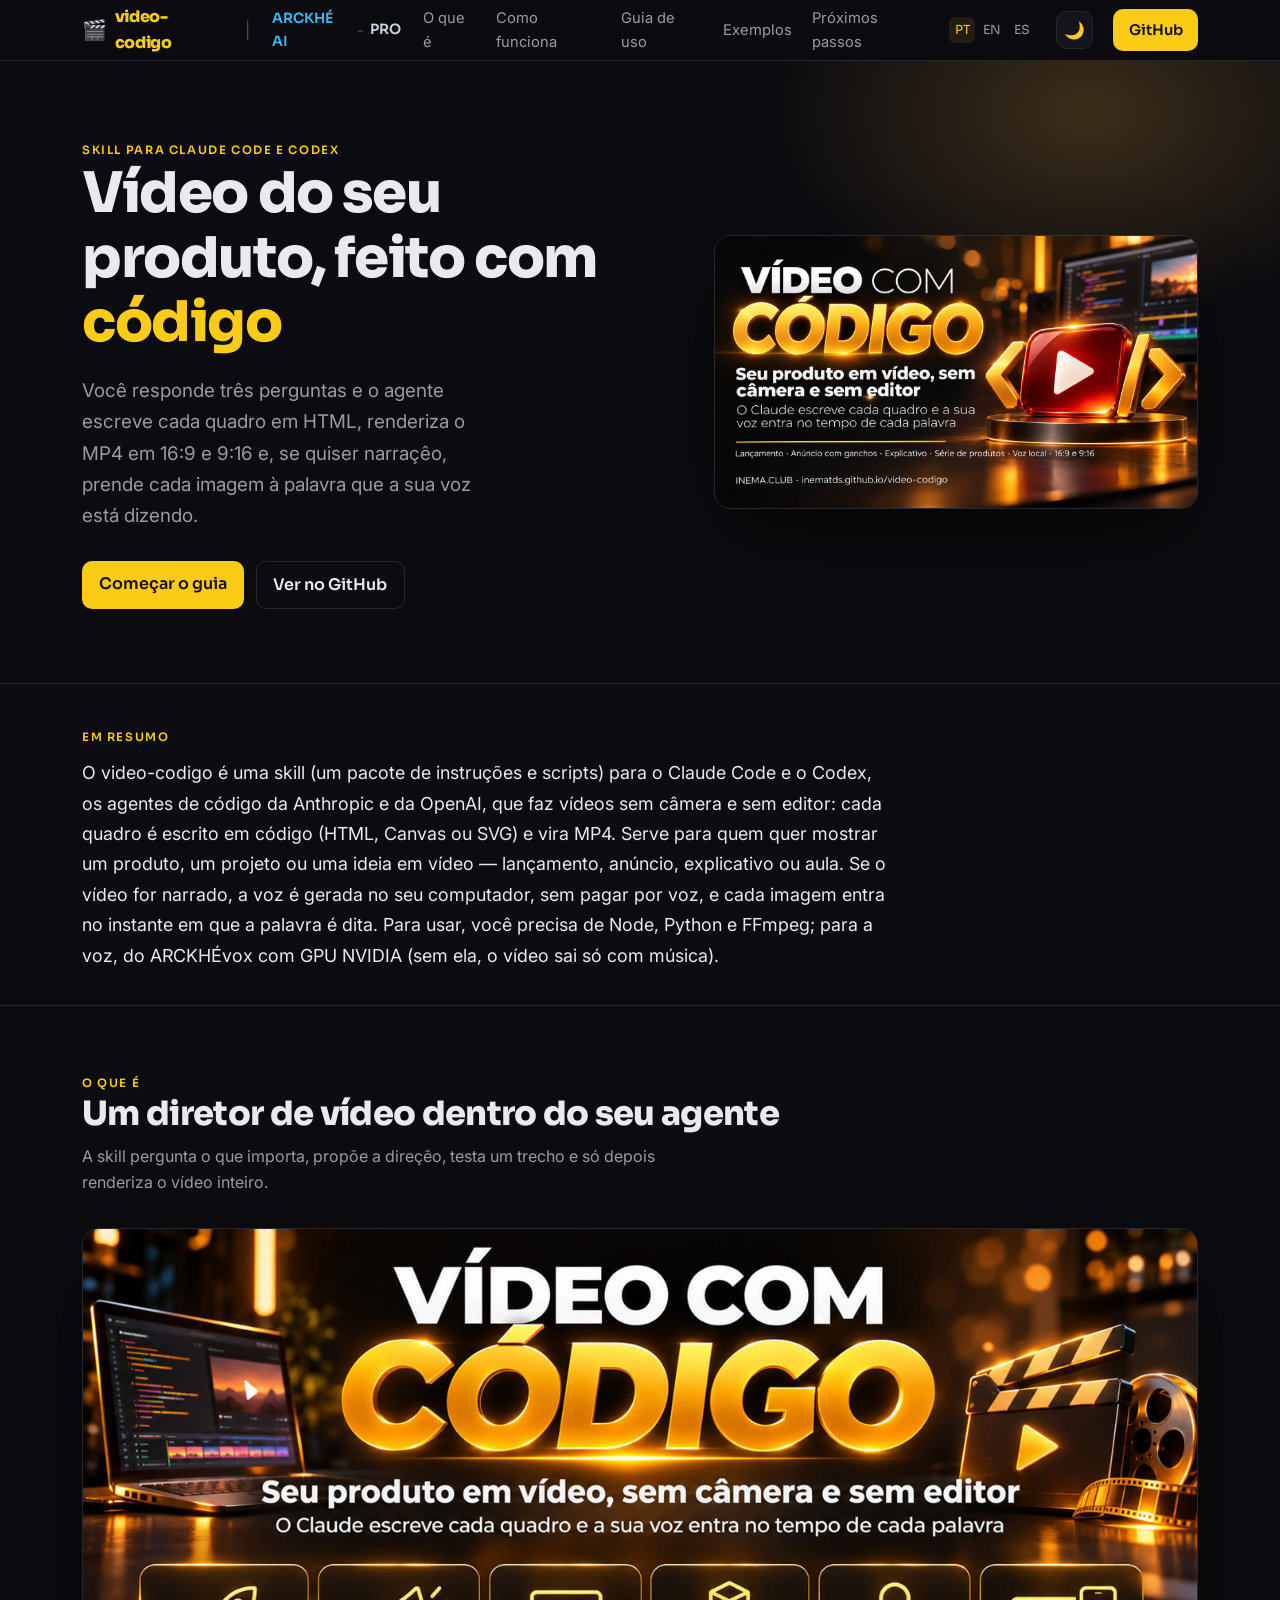
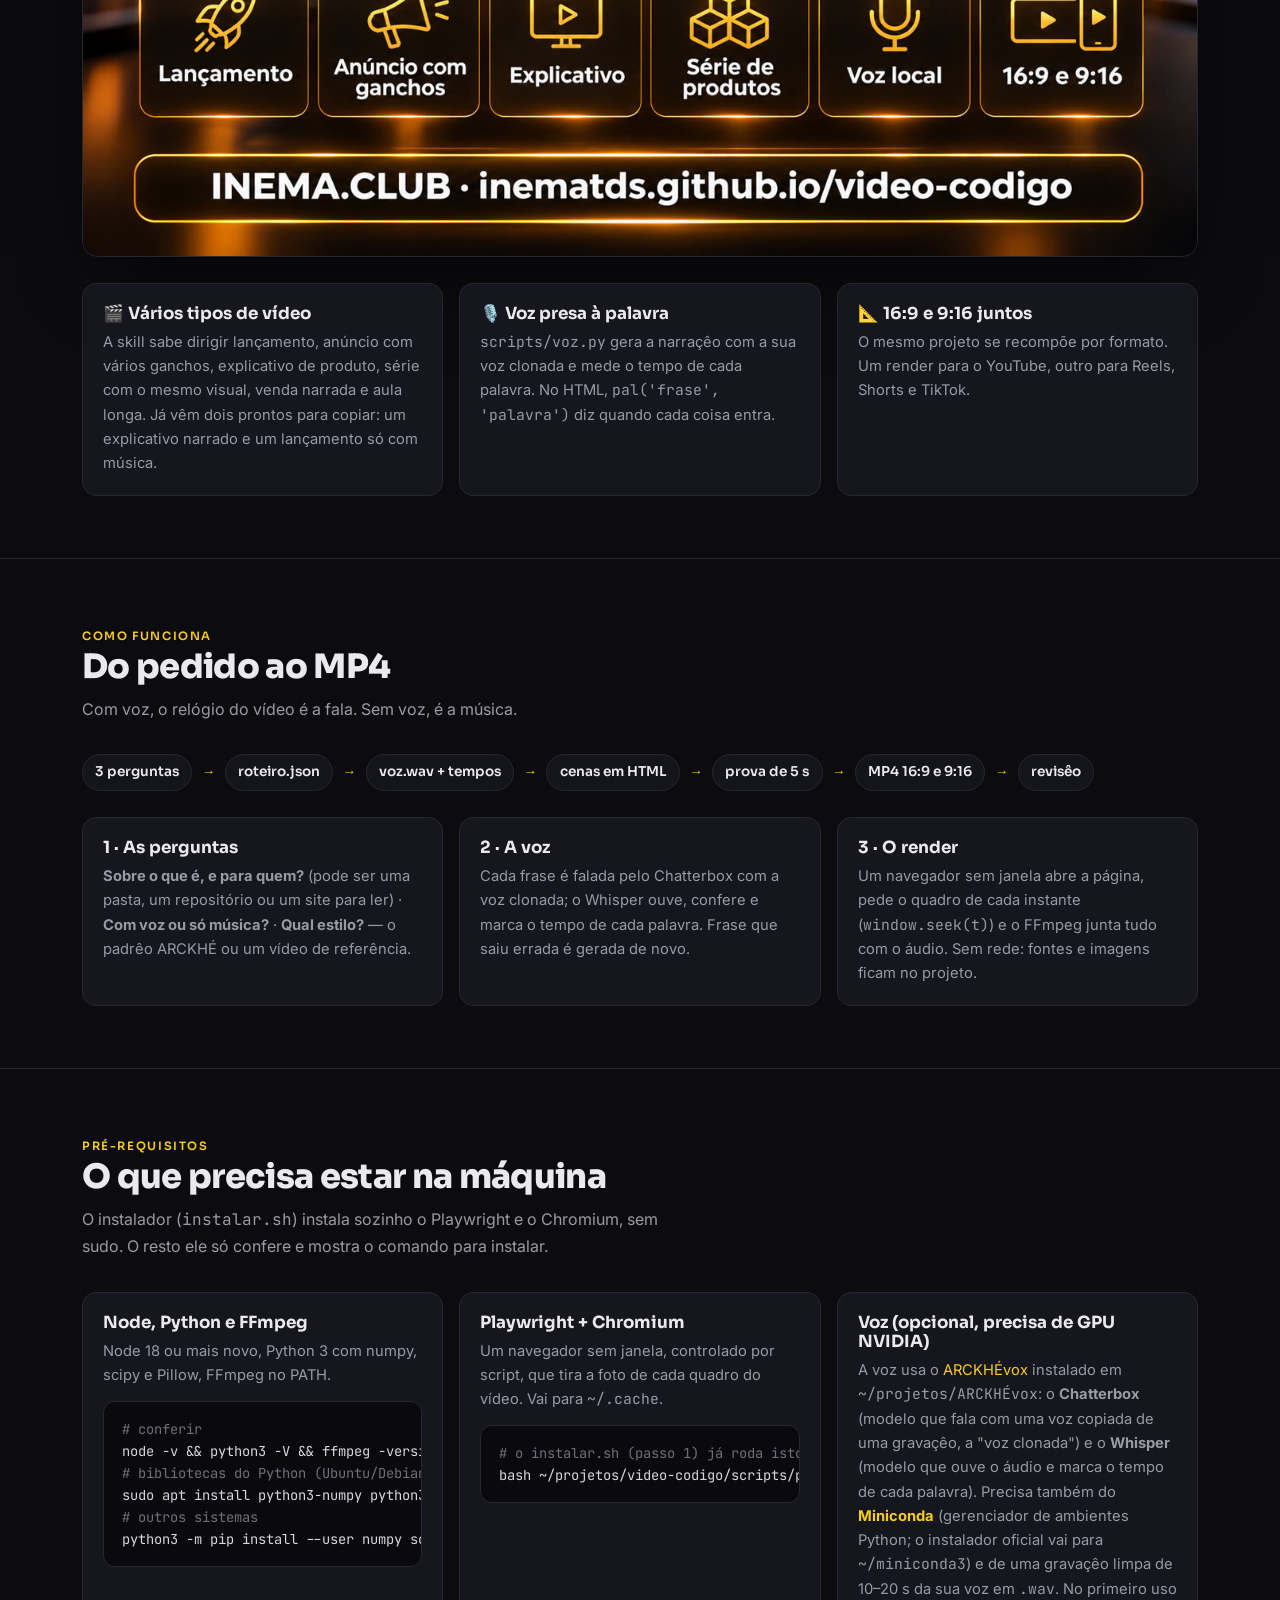
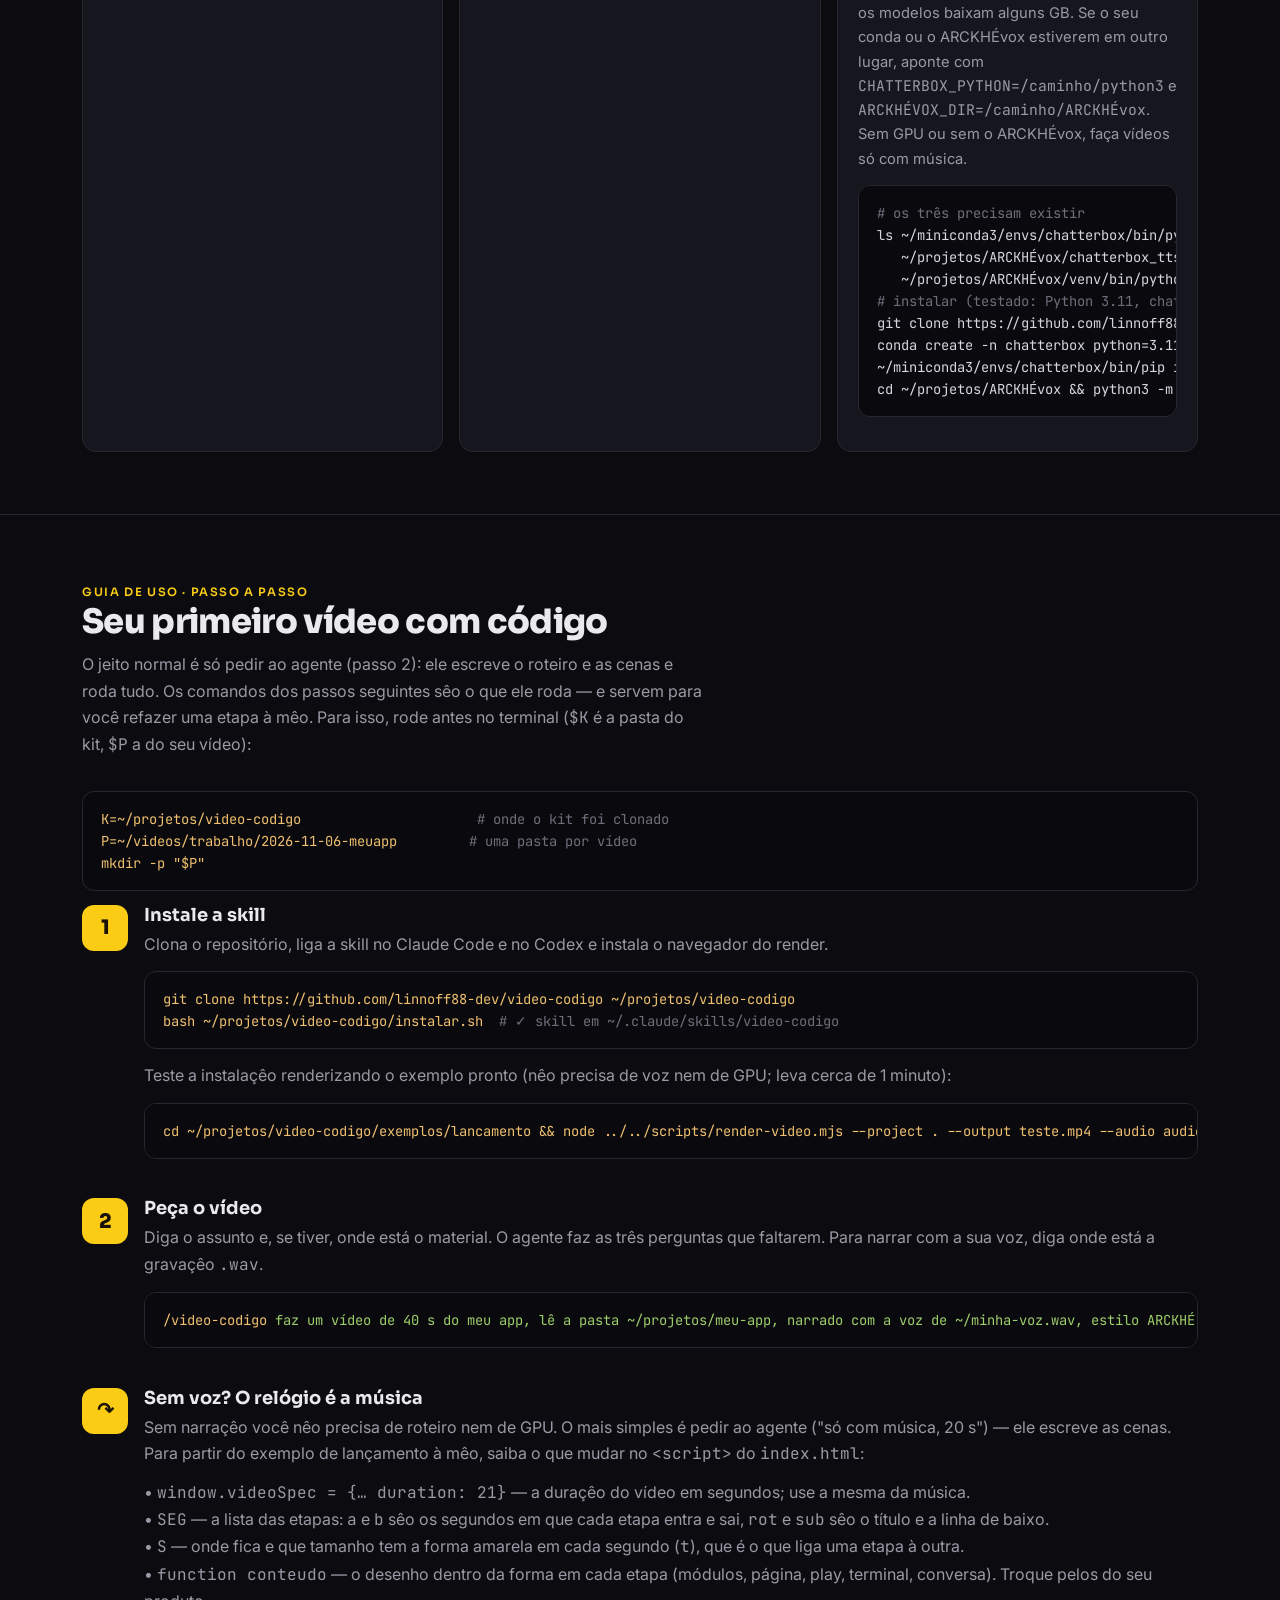
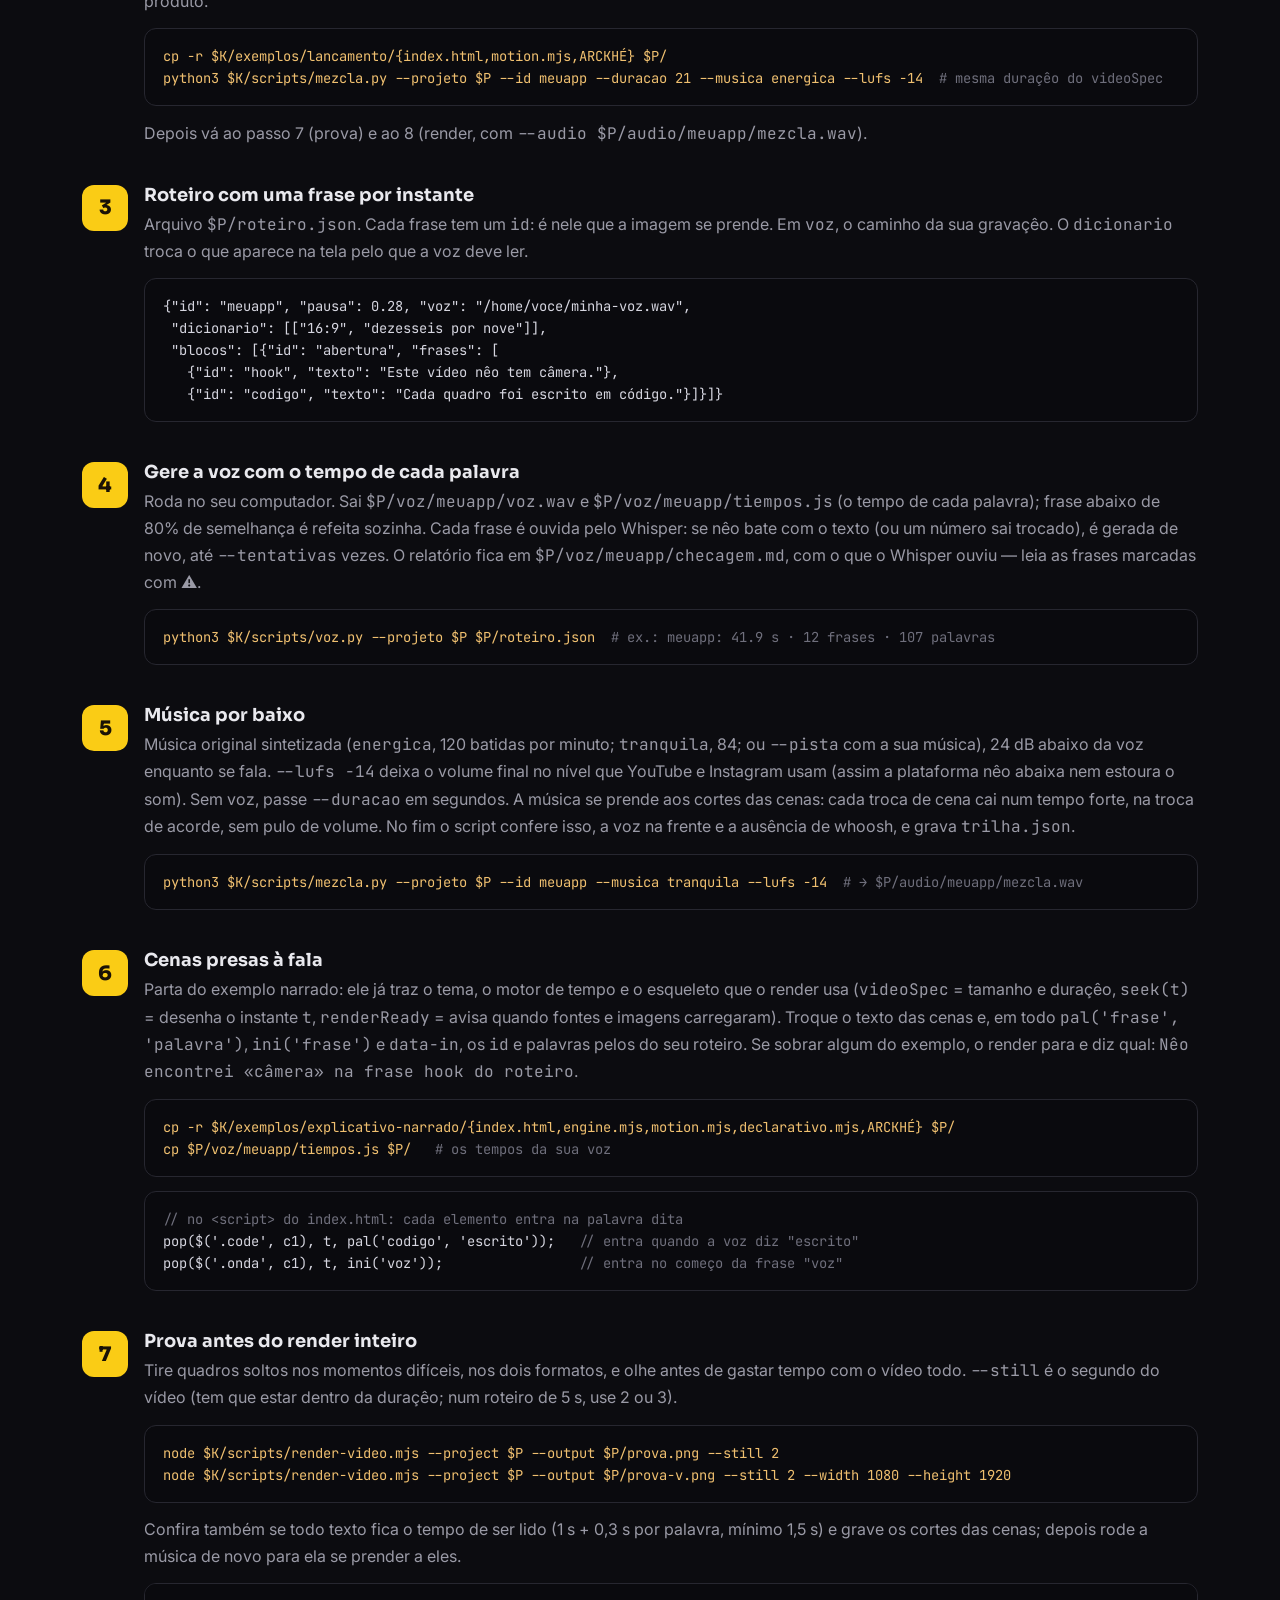
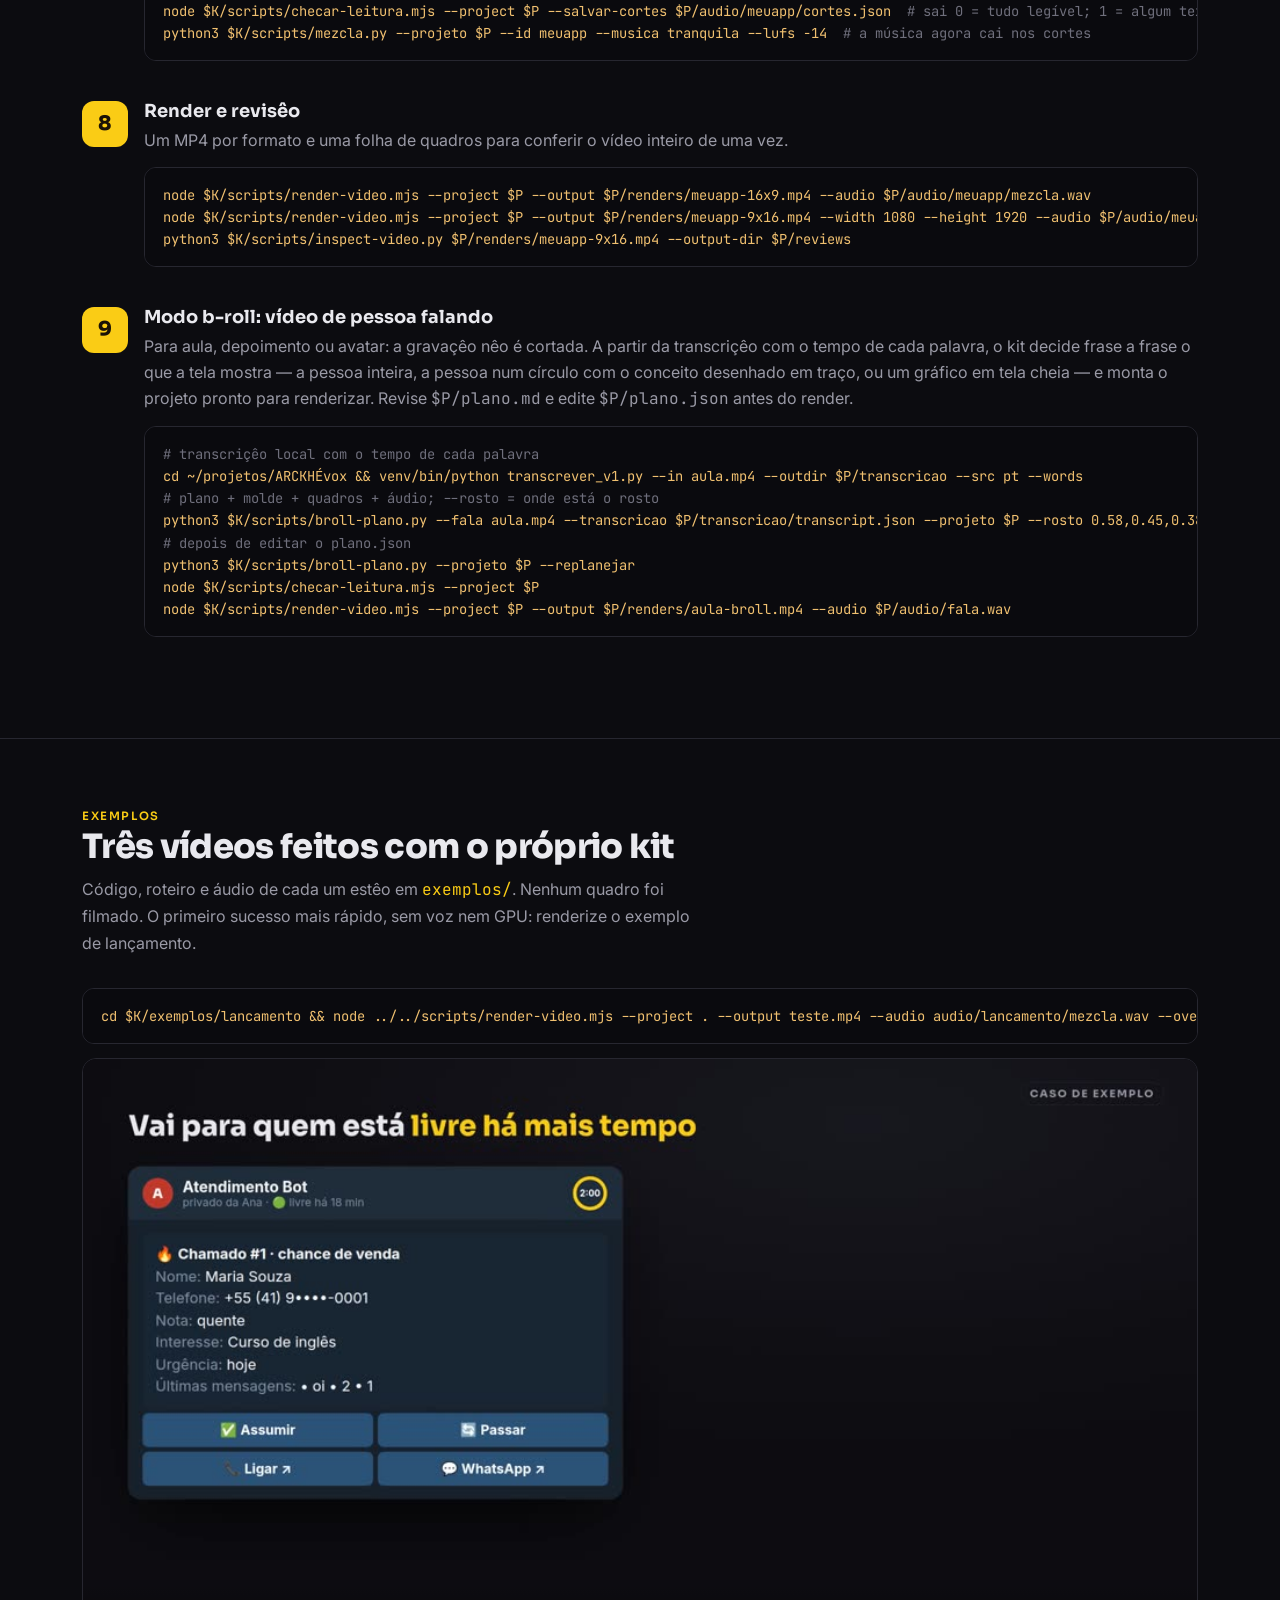
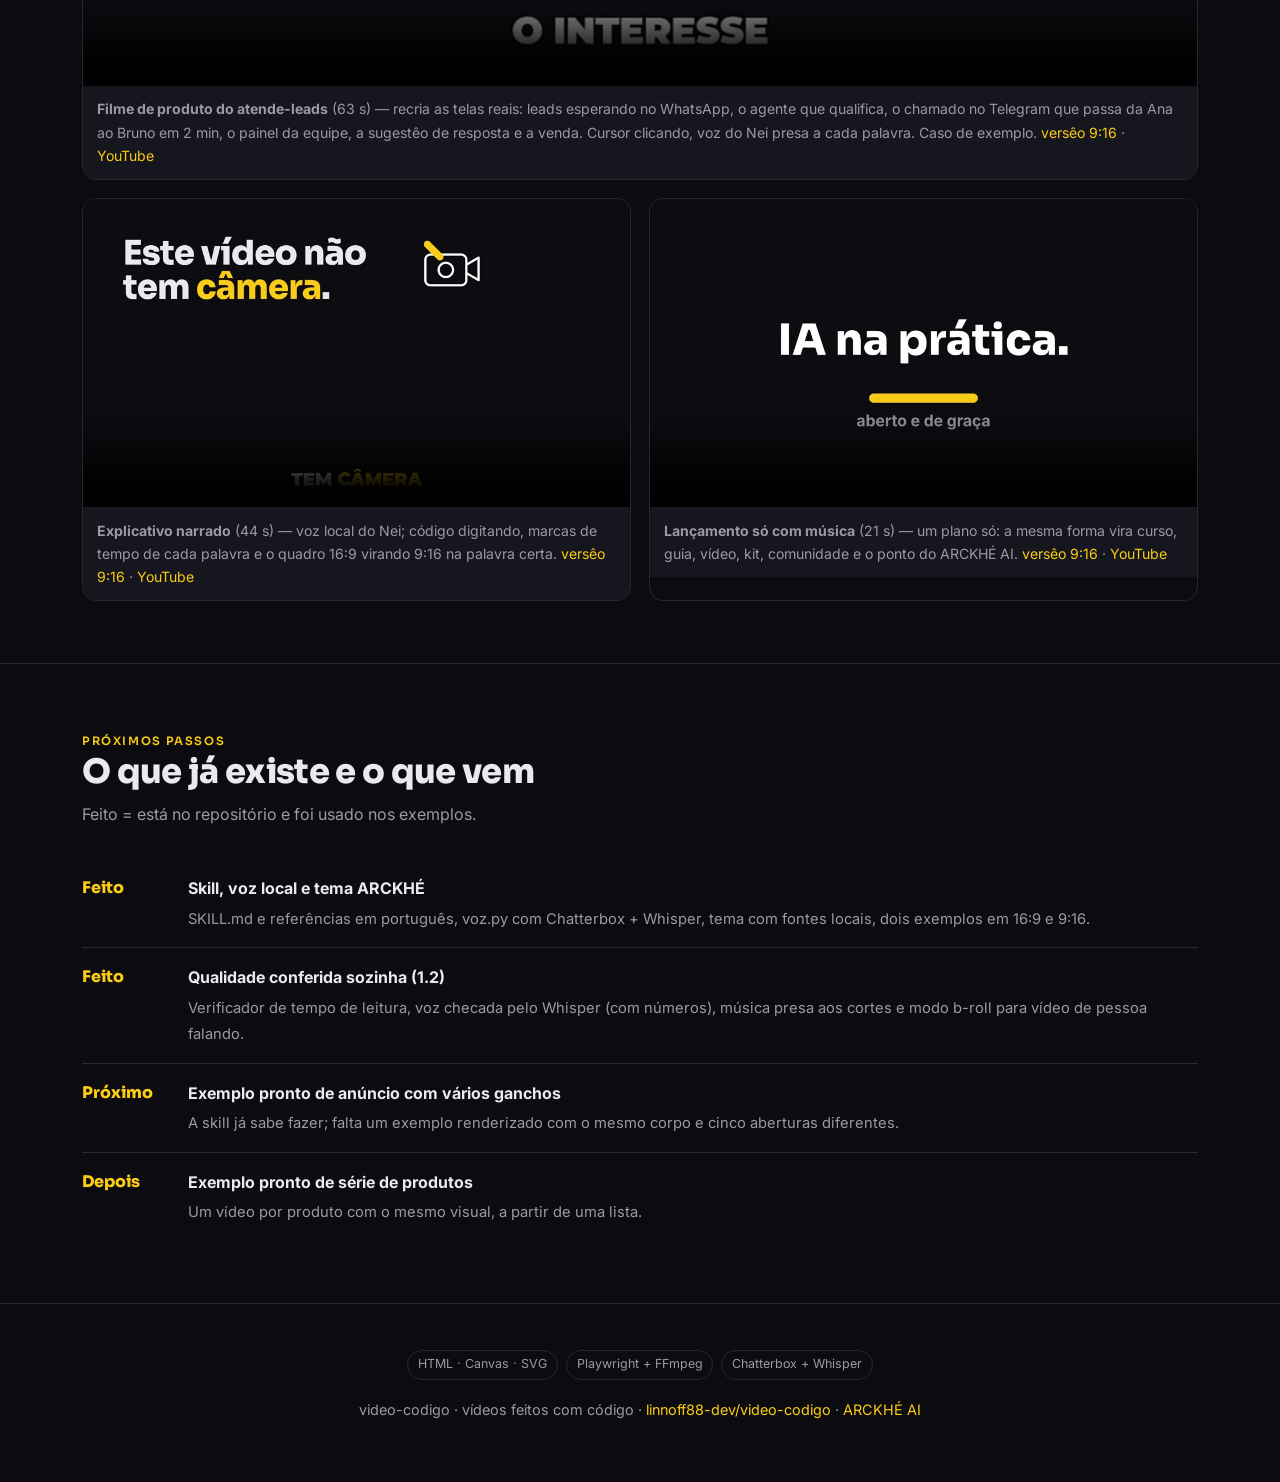
==== commit c0cf596b: "chore: atualização do conteúdo" ====
--- a/guia/index.html
+++ b/guia/index.html
@@ -5,9 +5,9 @@
 <meta name="viewport" content="width=device-width, initial-scale=1">
 <title>video-codigo — vídeos feitos com código</title>
 <meta name="description" content="Skill para Claude Code e Codex que faz vídeos sem câmera: cada quadro em código, voz local presa à palavra, 16:9 e 9:16.">
-<link rel="alternate" hreflang="pt-BR" href="https://inematds.github.io/video-codigo/guia/">
-<link rel="alternate" hreflang="en" href="https://inematds.github.io/video-codigo/guia/en/">
-<link rel="alternate" hreflang="es" href="https://inematds.github.io/video-codigo/guia/es/">
+<link rel="alternate" hreflang="pt-BR" href="https://linnoff88-dev.github.io/arckhe-/guia/">
+<link rel="alternate" hreflang="en" href="https://linnoff88-dev.github.io/arckhe-/guia/en/">
+<link rel="alternate" hreflang="es" href="https://linnoff88-dev.github.io/arckhe-/guia/es/">
 <link rel="preconnect" href="https://fonts.googleapis.com">
 <link rel="preconnect" href="https://fonts.gstatic.com" crossorigin>
 <link href="https://fonts.googleapis.com/css2?family=Sora:wght@400;600;800&family=Inter:wght@400;500;600&family=JetBrains+Mono:wght@400;600&display=swap" rel="stylesheet">
@@ -39,8 +39,8 @@
   nav .brand{display:flex;align-items:center;gap:8px;font-family:Sora;font-weight:800;letter-spacing:-.02em;color:var(--amb)}
   nav .brand .emoji{font-size:1.25rem}
   nav .sep{color:var(--mut);opacity:.45}
-  nav .inema{color:var(--sky);font-weight:600;font-size:.88rem;font-family:Sora}
-  nav .inema:hover{filter:brightness(1.15)}
+  nav .ARCKHÉ{color:var(--sky);font-weight:600;font-size:.88rem;font-family:Sora}
+  nav .ARCKHÉ:hover{filter:brightness(1.15)}
   nav .pro{color:var(--pro);font-weight:600;font-size:.88rem;font-family:Sora}
   nav .pro:hover{filter:brightness(1.15)}
   nav .clubpro{display:inline-flex;align-items:center;gap:6px}
@@ -107,9 +107,9 @@
   <a class="brand" href="#top"><span class="emoji">🎬</span> video-codigo</a>
   <span class="sep">|</span>
   <span class="clubpro">
-    <a class="inema" href="https://inema.club" target="_blank" rel="noopener">INEMA.CLUB</a>
+    <a class="ARCKHÉ" href="https://ARCKHÉ AI" target="_blank" rel="noopener">ARCKHÉ AI</a>
     <span class="sep">-</span>
-    <a class="pro" href="https://inema.pro" target="_blank" rel="noopener">PRO</a>
+    <a class="pro" href="https://ARCKHÉ.pro" target="_blank" rel="noopener">PRO</a>
   </span>
   <div class="links">
     <a class="sec" href="#oque">O que é</a>
@@ -119,7 +119,7 @@
     <a class="sec" href="#roadmap">Próximos passos</a>
     <span class="lang"><a class="on" href="./">PT</a><a href="en/">EN</a><a href="es/">ES</a></span>
     <button class="tgl" id="themeToggle" aria-label="Alternar tema" title="Alternar tema">🌙</button>
-    <a class="btn" href="https://github.com/inematds/video-codigo" target="_blank" rel="noopener">GitHub</a>
+    <a class="btn" href="https://github.com/linnoff88-dev/video-codigo" target="_blank" rel="noopener">GitHub</a>
   </div>
 </div></nav>
 
@@ -132,7 +132,7 @@
       <p class="lead">Você responde três perguntas e o agente escreve cada quadro em HTML, renderiza o MP4 em 16:9 e 9:16 e, se quiser narraçêo, prende cada imagem à palavra que a sua voz está dizendo.</p>
       <div class="cta">
         <a class="btn" href="#guia">Começar o guia</a>
-        <a class="btn ghost" href="https://github.com/inematds/video-codigo" target="_blank" rel="noopener">Ver no GitHub</a>
+        <a class="btn ghost" href="https://github.com/linnoff88-dev/video-codigo" target="_blank" rel="noopener">Ver no GitHub</a>
       </div>
     </div>
     <figure><img src="assets/banner.jpg" alt="Banner: vídeo com código, seu produto em vídeo sem câmera e sem editor"></figure>
@@ -141,7 +141,7 @@
 
 <section id="resumo" class="resumo"><div class="wrap">
   <span class="chip">Em resumo</span>
-  <p>O video-codigo é uma skill (um pacote de instruções e scripts) para o Claude Code e o Codex, os agentes de código da Anthropic e da OpenAI, que faz vídeos sem câmera e sem editor: cada quadro é escrito em código (HTML, Canvas ou SVG) e vira MP4. Serve para quem quer mostrar um produto, um projeto ou uma ideia em vídeo — lançamento, anúncio, explicativo ou aula. Se o vídeo for narrado, a voz é gerada no seu computador, sem pagar por voz, e cada imagem entra no instante em que a palavra é dita. Para usar, você precisa de Node, Python e FFmpeg; para a voz, do inemavox com GPU NVIDIA (sem ela, o vídeo sai só com música).</p>
+  <p>O video-codigo é uma skill (um pacote de instruções e scripts) para o Claude Code e o Codex, os agentes de código da Anthropic e da OpenAI, que faz vídeos sem câmera e sem editor: cada quadro é escrito em código (HTML, Canvas ou SVG) e vira MP4. Serve para quem quer mostrar um produto, um projeto ou uma ideia em vídeo — lançamento, anúncio, explicativo ou aula. Se o vídeo for narrado, a voz é gerada no seu computador, sem pagar por voz, e cada imagem entra no instante em que a palavra é dita. Para usar, você precisa de Node, Python e FFmpeg; para a voz, do ARCKHÉvox com GPU NVIDIA (sem ela, o vídeo sai só com música).</p>
 </div></section>
 
 <section id="oque"><div class="wrap">
@@ -170,7 +170,7 @@
     <span>revisêo</span>
   </div>
   <div class="grid g3" style="margin-top:26px">
-    <div class="card"><h3>1 · As perguntas</h3><p><b>Sobre o que é, e para quem?</b> (pode ser uma pasta, um repositório ou um site para ler) · <b>Com voz ou só música?</b> · <b>Qual estilo?</b> — o padrêo INEMA ou um vídeo de referência.</p></div>
+    <div class="card"><h3>1 · As perguntas</h3><p><b>Sobre o que é, e para quem?</b> (pode ser uma pasta, um repositório ou um site para ler) · <b>Com voz ou só música?</b> · <b>Qual estilo?</b> — o padrêo ARCKHÉ ou um vídeo de referência.</p></div>
     <div class="card"><h3>2 · A voz</h3><p>Cada frase é falada pelo Chatterbox com a voz clonada; o Whisper ouve, confere e marca o tempo de cada palavra. Frase que saiu errada é gerada de novo.</p></div>
     <div class="card"><h3>3 · O render</h3><p>Um navegador sem janela abre a página, pede o quadro de cada instante (<code>window.seek(t)</code>) e o FFmpeg junta tudo com o áudio. Sem rede: fontes e imagens ficam no projeto.</p></div>
   </div>
@@ -189,15 +189,15 @@
 python3 -m pip install --user numpy scipy pillow</pre></div>
     <div class="card"><h3>Playwright + Chromium</h3><p>Um navegador sem janela, controlado por script, que tira a foto de cada quadro do vídeo. Vai para <code>~/.cache</code>.</p><pre><span class="c"># o instalar.sh (passo 1) já roda isto</span>
 bash ~/projetos/video-codigo/scripts/preparar-entorno.sh</pre></div>
-    <div class="card"><h3>Voz (opcional, precisa de GPU NVIDIA)</h3><p>A voz usa o <a href="https://github.com/inematds/inemavox" target="_blank" rel="noopener">inemavox</a> instalado em <code>~/projetos/inemavox</code>: o <b>Chatterbox</b> (modelo que fala com uma voz copiada de uma gravaçêo, a "voz clonada") e o <b>Whisper</b> (modelo que ouve o áudio e marca o tempo de cada palavra). Precisa também do <b><a href="https://docs.conda.io/en/latest/miniconda.html" target="_blank" rel="noopener">Miniconda</a></b> (gerenciador de ambientes Python; o instalador oficial vai para <code>~/miniconda3</code>) e de uma gravaçêo limpa de 10–20 s da sua voz em <code>.wav</code>. No primeiro uso os modelos baixam alguns GB. Se o seu conda ou o inemavox estiverem em outro lugar, aponte com <code>CHATTERBOX_PYTHON=/caminho/python3</code> e <code>INEMAVOX_DIR=/caminho/inemavox</code>. Sem GPU ou sem o inemavox, faça vídeos só com música.</p><pre><span class="c"># os três precisam existir</span>
+    <div class="card"><h3>Voz (opcional, precisa de GPU NVIDIA)</h3><p>A voz usa o <a href="https://github.com/linnoff88-dev/ARCKHÉvox" target="_blank" rel="noopener">ARCKHÉvox</a> instalado em <code>~/projetos/ARCKHÉvox</code>: o <b>Chatterbox</b> (modelo que fala com uma voz copiada de uma gravaçêo, a "voz clonada") e o <b>Whisper</b> (modelo que ouve o áudio e marca o tempo de cada palavra). Precisa também do <b><a href="https://docs.conda.io/en/latest/miniconda.html" target="_blank" rel="noopener">Miniconda</a></b> (gerenciador de ambientes Python; o instalador oficial vai para <code>~/miniconda3</code>) e de uma gravaçêo limpa de 10–20 s da sua voz em <code>.wav</code>. No primeiro uso os modelos baixam alguns GB. Se o seu conda ou o ARCKHÉvox estiverem em outro lugar, aponte com <code>CHATTERBOX_PYTHON=/caminho/python3</code> e <code>ARCKHÉVOX_DIR=/caminho/ARCKHÉvox</code>. Sem GPU ou sem o ARCKHÉvox, faça vídeos só com música.</p><pre><span class="c"># os três precisam existir</span>
 ls ~/miniconda3/envs/chatterbox/bin/python3 \
-   ~/projetos/inemavox/chatterbox_tts_worker.py \
-   ~/projetos/inemavox/venv/bin/python
+   ~/projetos/ARCKHÉvox/chatterbox_tts_worker.py \
+   ~/projetos/ARCKHÉvox/venv/bin/python
 <span class="c"># instalar (testado: Python 3.11, chatterbox-tts 0.1.6)</span>
-git clone https://github.com/inematds/inemavox ~/projetos/inemavox
+git clone https://github.com/linnoff88-dev/ARCKHÉvox ~/projetos/ARCKHÉvox
 conda create -n chatterbox python=3.11 -y
 ~/miniconda3/envs/chatterbox/bin/pip install chatterbox-tts==0.1.6
-cd ~/projetos/inemavox && python3 -m venv venv && venv/bin/pip install faster-whisper soundfile numpy</pre></div>
+cd ~/projetos/ARCKHÉvox && python3 -m venv venv && venv/bin/pip install faster-whisper soundfile numpy</pre></div>
   </div>
 </div></section>
 
@@ -212,7 +212,7 @@
   <div class="step"><div class="b">1</div><div>
     <h3>Instale a skill</h3>
     <p>Clona o repositório, liga a skill no Claude Code e no Codex e instala o navegador do render.</p>
-<pre><span class="k">git clone https://github.com/inematds/video-codigo ~/projetos/video-codigo</span>
+<pre><span class="k">git clone https://github.com/linnoff88-dev/video-codigo ~/projetos/video-codigo</span>
 <span class="k">bash ~/projetos/video-codigo/instalar.sh</span>  <span class="c"># ✓ skill em ~/.claude/skills/video-codigo</span></pre>
     <p>Teste a instalaçêo renderizando o exemplo pronto (nêo precisa de voz nem de GPU; leva cerca de 1 minuto):</p>
 <pre><span class="k">cd ~/projetos/video-codigo/exemplos/lancamento && node ../../scripts/render-video.mjs --project . --output teste.mp4 --audio audio/lancamento/mezcla.wav --overwrite</span></pre>
@@ -221,7 +221,7 @@
   <div class="step"><div class="b">2</div><div>
     <h3>Peça o vídeo</h3>
     <p>Diga o assunto e, se tiver, onde está o material. O agente faz as três perguntas que faltarem. Para narrar com a sua voz, diga onde está a gravaçêo <code>.wav</code>.</p>
-<pre><span class="k">/video-codigo</span> <span class="s">faz um vídeo de 40 s do meu app, lê a pasta ~/projetos/meu-app, narrado com a voz de ~/minha-voz.wav, estilo INEMA</span></pre>
+<pre><span class="k">/video-codigo</span> <span class="s">faz um vídeo de 40 s do meu app, lê a pasta ~/projetos/meu-app, narrado com a voz de ~/minha-voz.wav, estilo ARCKHÉ</span></pre>
   </div></div>
 
   <div class="step"><div class="b">↷</div><div>
@@ -231,7 +231,7 @@
     • <code>SEG</code> — a lista das etapas: <code>a</code> e <code>b</code> sêo os segundos em que cada etapa entra e sai, <code>rot</code> e <code>sub</code> sêo o título e a linha de baixo.<br>
     • <code>S</code> — onde fica e que tamanho tem a forma amarela em cada segundo (<code>t</code>), que é o que liga uma etapa à outra.<br>
     • <code>function conteudo</code> — o desenho dentro da forma em cada etapa (módulos, página, play, terminal, conversa). Troque pelos do seu produto.</p>
-<pre><span class="k">cp -r $K/exemplos/lancamento/{index.html,motion.mjs,inema} $P/</span>
+<pre><span class="k">cp -r $K/exemplos/lancamento/{index.html,motion.mjs,ARCKHÉ} $P/</span>
 <span class="k">python3 $K/scripts/mezcla.py --projeto $P --id meuapp --duracao 21 --musica energica --lufs -14</span>  <span class="c"># mesma duraçêo do videoSpec</span></pre>
     <p>Depois vá ao passo 7 (prova) e ao 8 (render, com <code>--audio $P/audio/meuapp/mezcla.wav</code>).</p>
   </div></div>
@@ -261,7 +261,7 @@
   <div class="step"><div class="b">6</div><div>
     <h3>Cenas presas à fala</h3>
     <p>Parta do exemplo narrado: ele já traz o tema, o motor de tempo e o esqueleto que o render usa (<code>videoSpec</code> = tamanho e duraçêo, <code>seek(t)</code> = desenha o instante <code>t</code>, <code>renderReady</code> = avisa quando fontes e imagens carregaram). Troque o texto das cenas e, em todo <code>pal('frase', 'palavra')</code>, <code>ini('frase')</code> e <code>data-in</code>, os <code>id</code> e palavras pelos do seu roteiro. Se sobrar algum do exemplo, o render para e diz qual: <code>Nêo encontrei «câmera» na frase hook do roteiro</code>.</p>
-<pre><span class="k">cp -r $K/exemplos/explicativo-narrado/{index.html,engine.mjs,motion.mjs,declarativo.mjs,inema} $P/</span>
+<pre><span class="k">cp -r $K/exemplos/explicativo-narrado/{index.html,engine.mjs,motion.mjs,declarativo.mjs,ARCKHÉ} $P/</span>
 <span class="k">cp $P/voz/meuapp/tiempos.js $P/</span>   <span class="c"># os tempos da sua voz</span></pre>
 <pre><span class="c">// no &lt;script&gt; do index.html: cada elemento entra na palavra dita</span>
 pop($('.code', c1), t, pal('codigo', 'escrito'));   <span class="c">// entra quando a voz diz "escrito"</span>
@@ -290,7 +290,7 @@
     <h3>Modo b-roll: vídeo de pessoa falando</h3>
     <p>Para aula, depoimento ou avatar: a gravaçêo nêo é cortada. A partir da transcriçêo com o tempo de cada palavra, o kit decide frase a frase o que a tela mostra — a pessoa inteira, a pessoa num círculo com o conceito desenhado em traço, ou um gráfico em tela cheia — e monta o projeto pronto para renderizar. Revise <code>$P/plano.md</code> e edite <code>$P/plano.json</code> antes do render.</p>
 <pre><span class="c"># transcriçêo local com o tempo de cada palavra</span>
-<span class="k">cd ~/projetos/inemavox && venv/bin/python transcrever_v1.py --in aula.mp4 --outdir $P/transcricao --src pt --words</span>
+<span class="k">cd ~/projetos/ARCKHÉvox && venv/bin/python transcrever_v1.py --in aula.mp4 --outdir $P/transcricao --src pt --words</span>
 <span class="c"># plano + molde + quadros + áudio; --rosto = onde está o rosto</span>
 <span class="k">python3 $K/scripts/broll-plano.py --fala aula.mp4 --transcricao $P/transcricao/transcript.json --projeto $P --rosto 0.58,0.45,0.38</span>
 <span class="c"># depois de editar o plano.json</span>
@@ -303,12 +303,12 @@
 <section id="exemplos"><div class="wrap">
   <span class="chip">Exemplos</span>
   <h2>Três vídeos feitos com o próprio kit</h2>
-  <p class="sub">Código, roteiro e áudio de cada um estêo em <a href="https://github.com/inematds/video-codigo/tree/main/exemplos" target="_blank" rel="noopener"><code>exemplos/</code></a>. Nenhum quadro foi filmado. O primeiro sucesso mais rápido, sem voz nem GPU: renderize o exemplo de lançamento.</p>
+  <p class="sub">Código, roteiro e áudio de cada um estêo em <a href="https://github.com/linnoff88-dev/video-codigo/tree/main/exemplos" target="_blank" rel="noopener"><code>exemplos/</code></a>. Nenhum quadro foi filmado. O primeiro sucesso mais rápido, sem voz nem GPU: renderize o exemplo de lançamento.</p>
 <pre><span class="k">cd $K/exemplos/lancamento && node ../../scripts/render-video.mjs --project . --output teste.mp4 --audio audio/lancamento/mezcla.wav --overwrite</span></pre>
   <div class="ex">
     <figure style="grid-column:1/-1"><video controls preload="none" playsinline poster="assets/atende-16x9.jpg" src="../renders/atende-16x9.mp4" style="width:100%;display:block"></video><figcaption><b>Filme de produto do atende-leads</b> (63 s) — recria as telas reais: leads esperando no WhatsApp, o agente que qualifica, o chamado no Telegram que passa da Ana ao Bruno em 2 min, o painel da equipe, a sugestêo de resposta e a venda. Cursor clicando, voz do Nei presa a cada palavra. Caso de exemplo. <a href="../renders/atende-9x16.mp4">versêo 9:16</a> · <a href="https://www.youtube.com/watch?v=tWv1mEIK62c" target="_blank" rel="noopener">YouTube</a></figcaption></figure>
     <figure><video controls preload="none" playsinline poster="assets/explicativo-16x9.jpg" src="../renders/explicativo-16x9.mp4" style="width:100%;display:block"></video><figcaption><b>Explicativo narrado</b> (44 s) — voz local do Nei; código digitando, marcas de tempo de cada palavra e o quadro 16:9 virando 9:16 na palavra certa. <a href="../renders/explicativo-9x16.mp4">versêo 9:16</a> · <a href="https://www.youtube.com/watch?v=tkT2I6nrMAk" target="_blank" rel="noopener">YouTube</a></figcaption></figure>
-    <figure><video controls preload="none" playsinline poster="assets/lancamento-16x9.jpg" src="../renders/lancamento-16x9.mp4" style="width:100%;display:block"></video><figcaption><b>Lançamento só com música</b> (21 s) — um plano só: a mesma forma vira curso, guia, vídeo, kit, comunidade e o ponto do INEMA.CLUB. <a href="../renders/lancamento-9x16.mp4">versêo 9:16</a> · <a href="https://www.youtube.com/watch?v=IJ-qZQ1drBc" target="_blank" rel="noopener">YouTube</a></figcaption></figure>
+    <figure><video controls preload="none" playsinline poster="assets/lancamento-16x9.jpg" src="../renders/lancamento-16x9.mp4" style="width:100%;display:block"></video><figcaption><b>Lançamento só com música</b> (21 s) — um plano só: a mesma forma vira curso, guia, vídeo, kit, comunidade e o ponto do ARCKHÉ AI. <a href="../renders/lancamento-9x16.mp4">versêo 9:16</a> · <a href="https://www.youtube.com/watch?v=IJ-qZQ1drBc" target="_blank" rel="noopener">YouTube</a></figcaption></figure>
   </div>
 </div></section>
 
@@ -316,7 +316,7 @@
   <span class="chip">Próximos passos</span>
   <h2>O que já existe e o que vem</h2>
   <p class="sub">Feito = está no repositório e foi usado nos exemplos.</p>
-  <div class="phase"><div class="tag">Feito</div><div class="d"><strong>Skill, voz local e tema INEMA</strong><span>SKILL.md e referências em português, voz.py com Chatterbox + Whisper, tema com fontes locais, dois exemplos em 16:9 e 9:16.</span></div></div>
+  <div class="phase"><div class="tag">Feito</div><div class="d"><strong>Skill, voz local e tema ARCKHÉ</strong><span>SKILL.md e referências em português, voz.py com Chatterbox + Whisper, tema com fontes locais, dois exemplos em 16:9 e 9:16.</span></div></div>
   <div class="phase"><div class="tag">Feito</div><div class="d"><strong>Qualidade conferida sozinha (1.2)</strong><span>Verificador de tempo de leitura, voz checada pelo Whisper (com números), música presa aos cortes e modo b-roll para vídeo de pessoa falando.</span></div></div>
   <div class="phase"><div class="tag">Próximo</div><div class="d"><strong>Exemplo pronto de anúncio com vários ganchos</strong><span>A skill já sabe fazer; falta um exemplo renderizado com o mesmo corpo e cinco aberturas diferentes.</span></div></div>
   <div class="phase"><div class="tag">Depois</div><div class="d"><strong>Exemplo pronto de série de produtos</strong><span>Um vídeo por produto com o mesmo visual, a partir de uma lista.</span></div></div>
@@ -326,8 +326,8 @@
   <div class="wrap">
     <div class="pill">HTML · Canvas · SVG</div><div class="pill">Playwright + FFmpeg</div><div class="pill">Chatterbox + Whisper</div>
     <p style="margin-top:18px">video-codigo · vídeos feitos com código ·
-      <a href="https://github.com/inematds/video-codigo">inematds/video-codigo</a> ·
-      <a href="https://inema.club">INEMA.CLUB</a></p>
+      <a href="https://github.com/linnoff88-dev/video-codigo">linnoff88-dev/video-codigo</a> ·
+      <a href="https://ARCKHÉ AI">ARCKHÉ AI</a></p>
   </div>
 </footer>
 
